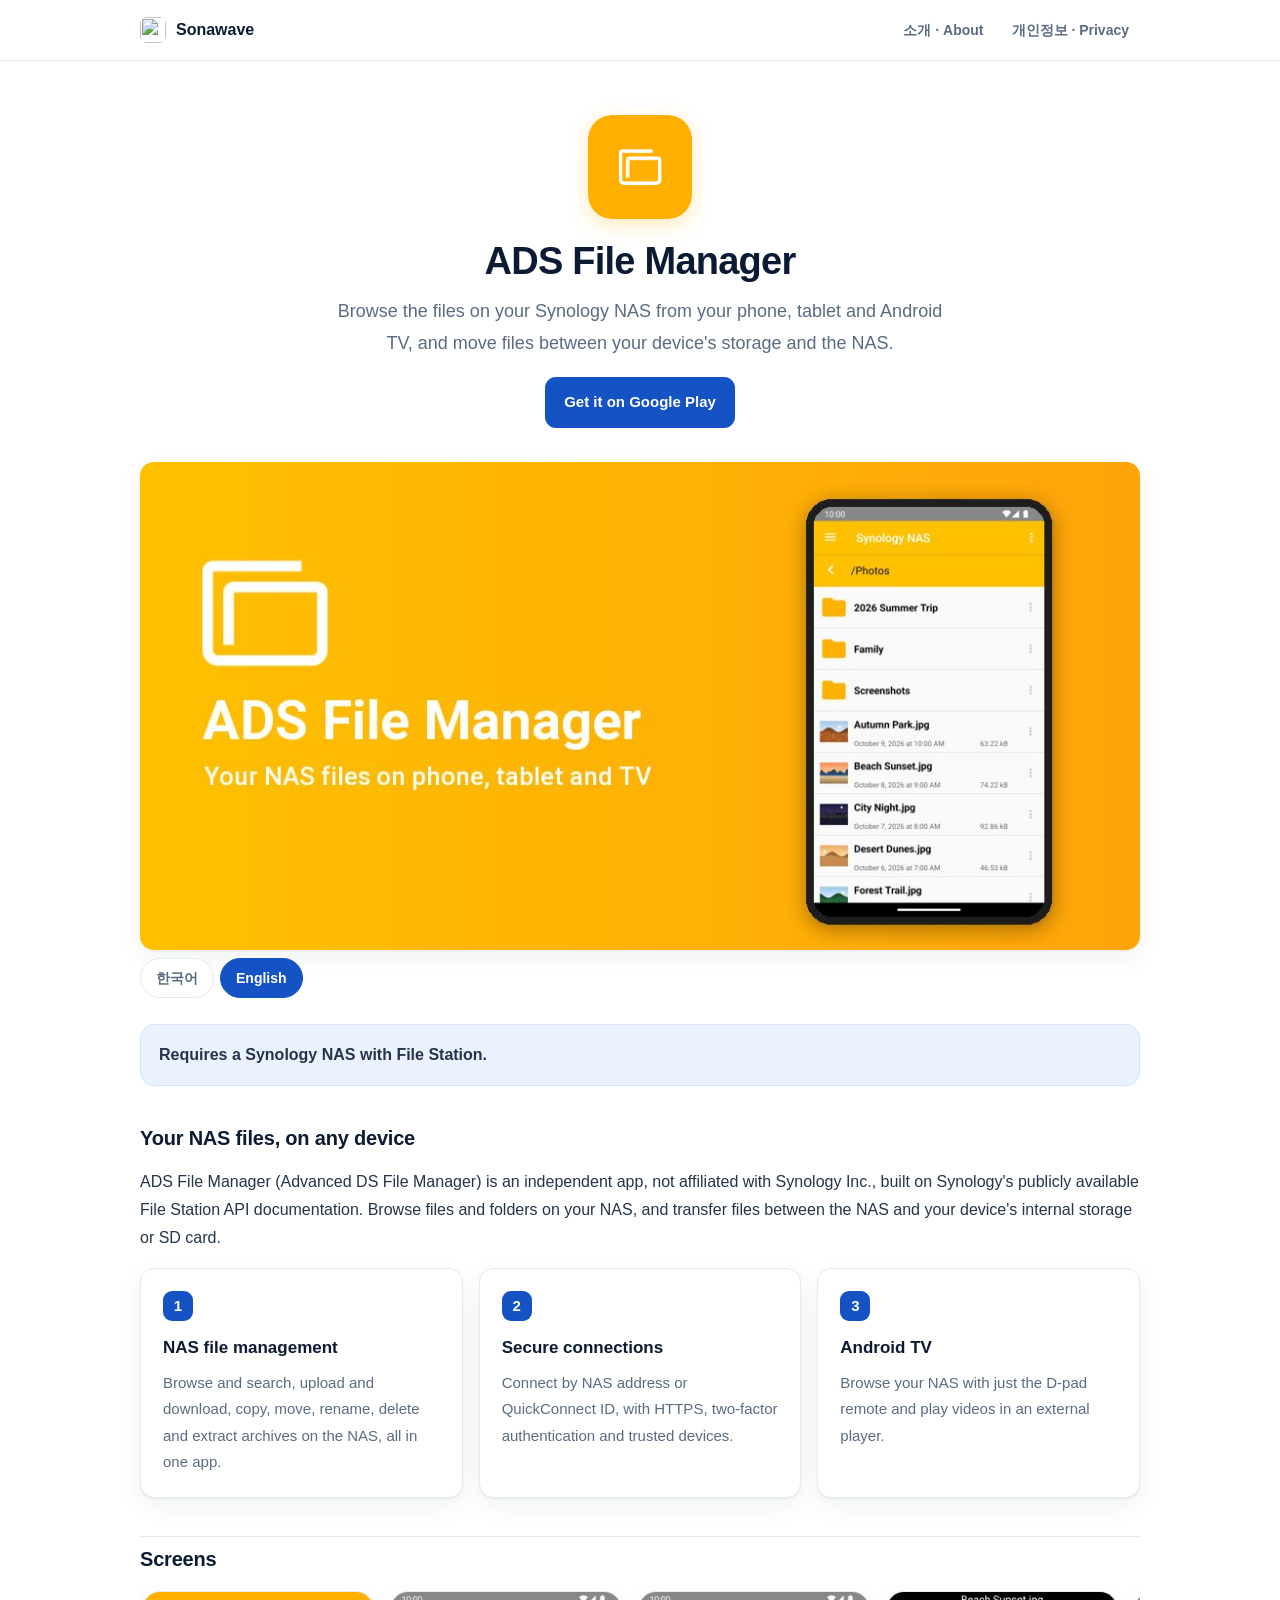
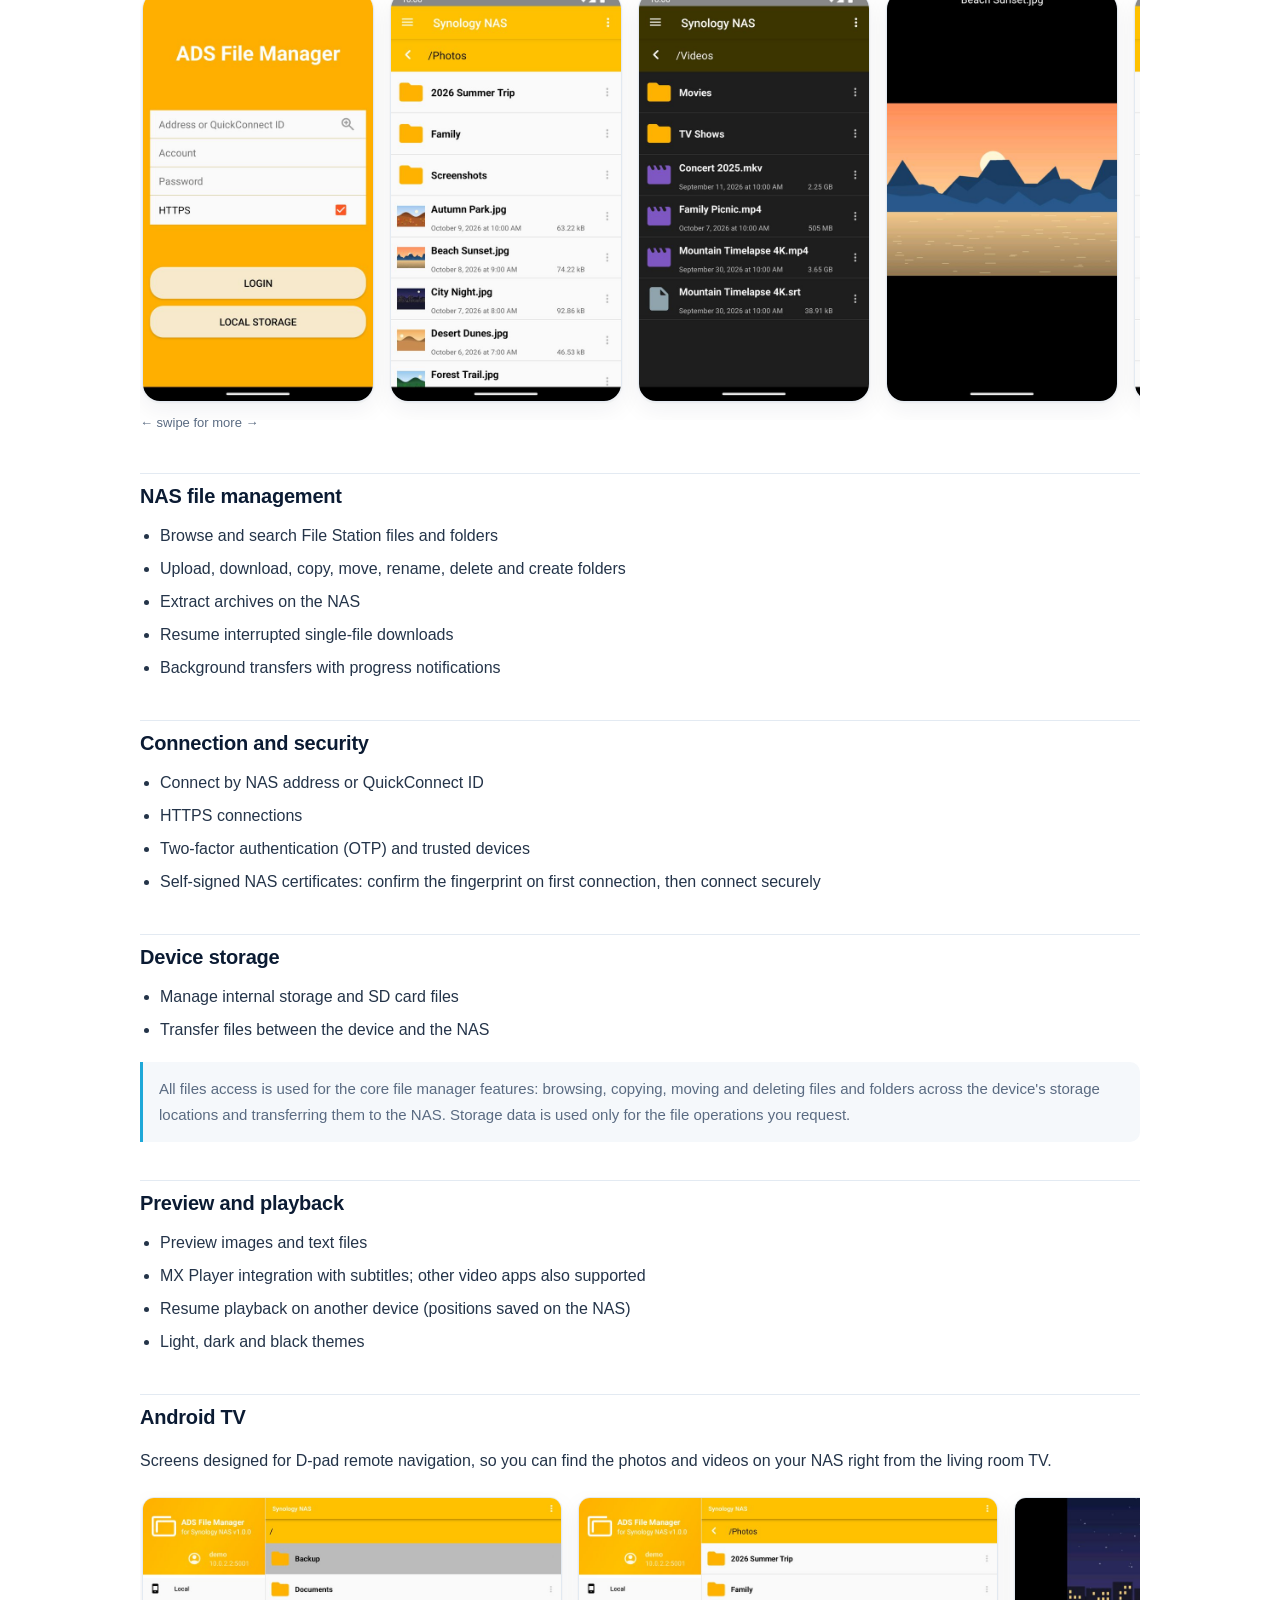
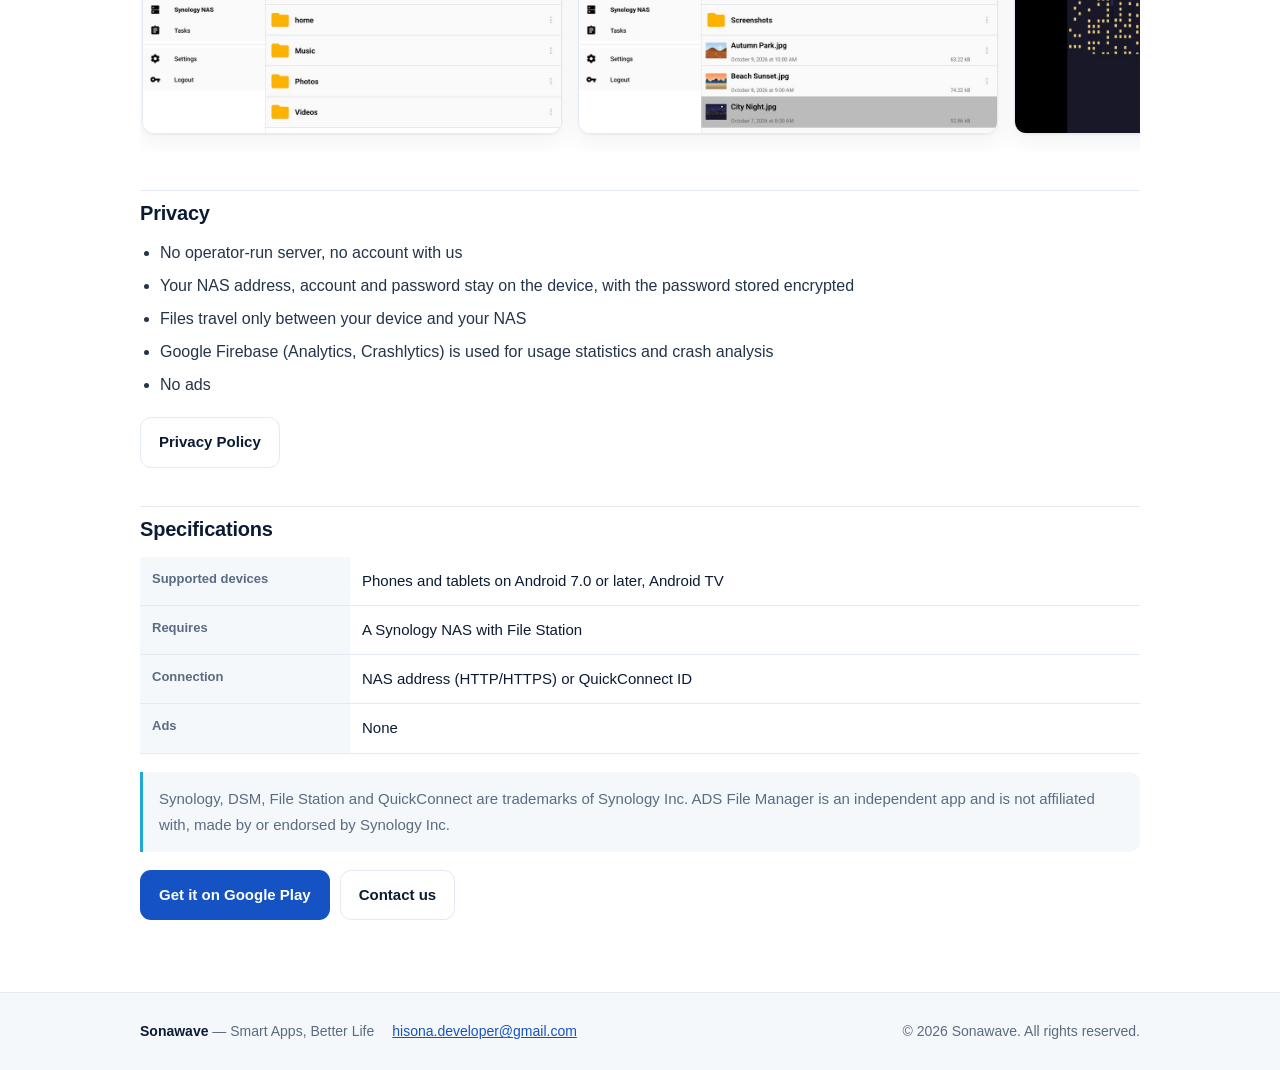
==== adsfile/index.html @ 4f20ceee "ADS File Manager 소개 페이지와 개인정보처리방침 추가 - adsfile/index.html: 기능, 휴대폰·Android TV 스크린샷, 사양, Synology 관계 " ====
<!DOCTYPE html>
<html lang="ko">
<head>
<meta charset="utf-8">
<meta name="viewport" content="width=device-width, initial-scale=1">
<title>ADS File Manager — Synology NAS 파일 관리자</title>
<meta name="description" content="Synology NAS의 파일을 스마트폰, 태블릿, Android TV에서 탐색하고 기기 저장소와 주고받는 파일 관리자입니다. Synology Inc.와 관계가 없는 독립 개발 앱입니다.">
<meta name="theme-color" content="#0f3fb0">
<link rel="icon" href="../images/sonawave_logo.png">
<link rel="stylesheet" href="style.css">
<meta property="og:type" content="website">
<meta property="og:title" content="ADS File Manager">
<meta property="og:description" content="Synology NAS 파일을 스마트폰과 Android TV에서 탐색·전송하는 파일 관리자">
<meta property="og:image" content="assets/hero.jpg">
</head>
<body class="page-wide">

<header>
  <div class="wrap nav">
    <a class="brand" href="../">
      <img src="../images/sonawave_logo.png" alt="">
      <span>Sonawave</span>
    </a>
    <nav class="nav-links">
      <a href="./">소개 · About</a>
      <a href="privacy.html">개인정보 · Privacy</a>
    </nav>
  </div>
</header>

<main>
  <div class="wrap">

    <section class="hero">
      <img class="app-icon" src="assets/icon.png" alt="ADS File Manager">
      <h1>ADS File Manager</h1>
      <p class="tagline" data-t="tagline">Synology NAS의 파일을 스마트폰, 태블릿, Android TV에서 탐색하고, 기기 저장소와 NAS 사이에서 파일을 주고받는 파일 관리자입니다.</p>
      <div class="cta" style="justify-content:center">
        <a class="btn btn-primary" data-body="ko" href="https://play.google.com/store/apps/details?id=com.sonawave.adsfile">Google Play에서 보기</a>
        <a class="btn btn-primary" data-body="en" hidden href="https://play.google.com/store/apps/details?id=com.sonawave.adsfile">Get it on Google Play</a>
      </div>
    </section>

    <img class="hero-shot" src="assets/hero.jpg" alt="">

    <div class="langbar">
      <button type="button" data-lang="ko" aria-pressed="true">한국어</button>
      <button type="button" data-lang="en" aria-pressed="false">English</button>
    </div>

    <!-- ================= 한국어 ================= -->
    <section data-body="ko">

      <div class="lead">
        <p>이 앱을 사용하려면 File Station을 사용하는 Synology NAS가 필요합니다.</p>
      </div>

      <h2>NAS의 파일을 어느 기기에서나</h2>
      <p>ADS File Manager(Advanced DS File Manager)는 Synology가 공개한 File Station API 문서를 바탕으로 만든 독립 개발 앱으로, Synology Inc.와 관계가 없습니다. NAS의 파일과 폴더를 탐색하고, 기기의 내부 저장소나 SD 카드와 NAS 사이에서 파일을 주고받을 수 있습니다.</p>

      <div class="pillars">
        <div class="pillar">
          <span class="n">1</span>
          <h3>NAS 파일 관리</h3>
          <p>탐색과 검색, 업로드·다운로드, 복사·이동·이름 바꾸기·삭제, NAS의 압축 파일 풀기까지 한 앱에서 합니다.</p>
        </div>
        <div class="pillar">
          <span class="n">2</span>
          <h3>안전한 연결</h3>
          <p>NAS 주소나 QuickConnect ID로 연결하고, HTTPS와 2단계 인증, 신뢰하는 기기 등록을 지원합니다.</p>
        </div>
        <div class="pillar">
          <span class="n">3</span>
          <h3>Android TV</h3>
          <p>리모컨 방향키만으로 NAS의 파일을 탐색하고, 동영상은 외부 플레이어로 재생합니다.</p>
        </div>
      </div>

      <h2>화면으로 보기</h2>
      <div class="shots">
        <img src="assets/phone-01.jpg" alt="NAS 주소 또는 QuickConnect ID로 로그인" loading="lazy">
        <img src="assets/phone-02.jpg" alt="사진 폴더 썸네일" loading="lazy">
        <img src="assets/phone-03.jpg" alt="다크 테마의 동영상 폴더" loading="lazy">
        <img src="assets/phone-04.jpg" alt="사진 보기" loading="lazy">
        <img src="assets/phone-05.jpg" alt="파일 작업 메뉴" loading="lazy">
        <img src="assets/phone-06.jpg" alt="전송 목록" loading="lazy">
        <img src="assets/phone-07.jpg" alt="검색 결과" loading="lazy">
        <img src="assets/phone-08.jpg" alt="텍스트 파일 보기" loading="lazy">
      </div>
      <p class="scroll-hint">← 좌우로 밀어서 더 보기 →</p>

      <h2>NAS 파일 관리</h2>
      <ul>
        <li>File Station 파일과 폴더 탐색, 검색</li>
        <li>업로드, 다운로드, 복사, 이동, 이름 바꾸기, 삭제, 폴더 만들기</li>
        <li>NAS의 압축 파일 풀기</li>
        <li>끊긴 단일 파일 다운로드를 이어서 받기</li>
        <li>백그라운드 전송과 진행 상태 알림</li>
      </ul>

      <h2>연결과 보안</h2>
      <ul>
        <li>NAS 주소 또는 QuickConnect ID로 연결</li>
        <li>HTTPS 연결</li>
        <li>2단계 인증(OTP)과 신뢰하는 기기 등록</li>
        <li>자체 서명 인증서를 쓰는 NAS도 처음 연결할 때 인증서 지문을 확인한 뒤 안전하게 연결</li>
      </ul>

      <h2>기기 저장소</h2>
      <ul>
        <li>내부 저장소와 SD 카드 파일 관리</li>
        <li>기기와 NAS 사이 파일 전송</li>
      </ul>
      <div class="note">
        <p>전체 파일 접근 권한은 기기의 여러 저장소 위치에서 파일과 폴더를 탐색하고 복사, 이동, 삭제 및 NAS로 전송하는 파일 관리자 기능에 사용합니다. 사용자가 요청한 파일 작업 외의 목적으로 저장소 데이터를 사용하지 않습니다.</p>
      </div>

      <h2>미리보기와 재생</h2>
      <ul>
        <li>이미지와 텍스트 파일 미리보기</li>
        <li>MX Player 연동(자막 함께 전달), 그 밖의 동영상 앱으로도 재생</li>
        <li>재생 위치를 NAS에 저장해 다른 기기에서 이어보기</li>
        <li>라이트, 다크, 블랙 테마</li>
      </ul>

      <h2>Android TV</h2>
      <p>리모컨 방향키 탐색에 맞춘 화면으로, 거실 TV에서도 NAS의 사진과 동영상을 바로 찾을 수 있습니다.</p>
      <div class="shots tv">
        <img src="assets/tv-02.jpg" alt="Android TV의 공유 폴더 목록" loading="lazy">
        <img src="assets/tv-03.jpg" alt="Android TV의 사진 썸네일" loading="lazy">
        <img src="assets/tv-04.jpg" alt="Android TV의 사진 보기" loading="lazy">
        <img src="assets/tv-05.jpg" alt="Android TV의 동영상 폴더" loading="lazy">
      </div>

      <h2>개인정보</h2>
      <ul>
        <li>운영자가 운영하는 서버나 회원 가입이 없습니다</li>
        <li>NAS 주소, 계정, 비밀번호는 기기 안에만 저장하며 비밀번호는 암호화합니다</li>
        <li>파일은 기기와 내 NAS 사이에서만 오갑니다</li>
        <li>사용 통계와 오류 분석을 위해 Google Firebase(Analytics, Crashlytics)를 사용합니다</li>
        <li>광고가 없습니다</li>
      </ul>
      <div class="cta">
        <a class="btn btn-ghost" href="privacy.html">개인정보처리방침</a>
      </div>

      <h2>사양</h2>
      <table class="spec">
        <tr><th>지원 기기</th><td>Android 7.0 이상 스마트폰·태블릿, Android TV</td></tr>
        <tr><th>필요한 것</th><td>File Station을 사용하는 Synology NAS</td></tr>
        <tr><th>연결 방식</th><td>NAS 주소(HTTP/HTTPS) 또는 QuickConnect ID</td></tr>
        <tr><th>광고</th><td>없음</td></tr>
      </table>

      <div class="note">
        <p>Synology, DSM, File Station, QuickConnect는 Synology Inc.의 상표입니다. ADS File Manager는 Synology Inc.와 관계가 없는 독립 개발 앱이며, Synology Inc.가 만들거나 보증하지 않았습니다.</p>
      </div>

      <div class="cta">
        <a class="btn btn-primary" href="https://play.google.com/store/apps/details?id=com.sonawave.adsfile">Google Play에서 보기</a>
        <a class="btn btn-ghost" href="mailto:hisona.developer@gmail.com?subject=ADS%20File%20Manager%20문의">문의하기</a>
      </div>
    </section>

    <!-- ================= English ================= -->
    <section data-body="en" hidden>

      <div class="lead">
        <p>Requires a Synology NAS with File Station.</p>
      </div>

      <h2>Your NAS files, on any device</h2>
      <p>ADS File Manager (Advanced DS File Manager) is an independent app, not affiliated with Synology Inc., built on Synology's publicly available File Station API documentation. Browse files and folders on your NAS, and transfer files between the NAS and your device's internal storage or SD card.</p>

      <div class="pillars">
        <div class="pillar">
          <span class="n">1</span>
          <h3>NAS file management</h3>
          <p>Browse and search, upload and download, copy, move, rename, delete and extract archives on the NAS, all in one app.</p>
        </div>
        <div class="pillar">
          <span class="n">2</span>
          <h3>Secure connections</h3>
          <p>Connect by NAS address or QuickConnect ID, with HTTPS, two-factor authentication and trusted devices.</p>
        </div>
        <div class="pillar">
          <span class="n">3</span>
          <h3>Android TV</h3>
          <p>Browse your NAS with just the D-pad remote and play videos in an external player.</p>
        </div>
      </div>

      <h2>Screens</h2>
      <div class="shots">
        <img src="assets/phone-01.jpg" alt="Sign in with a NAS address or QuickConnect ID" loading="lazy">
        <img src="assets/phone-02.jpg" alt="Photo folder thumbnails" loading="lazy">
        <img src="assets/phone-03.jpg" alt="Video folder in the dark theme" loading="lazy">
        <img src="assets/phone-04.jpg" alt="Photo viewer" loading="lazy">
        <img src="assets/phone-05.jpg" alt="File actions" loading="lazy">
        <img src="assets/phone-06.jpg" alt="Transfers" loading="lazy">
        <img src="assets/phone-07.jpg" alt="Search results" loading="lazy">
        <img src="assets/phone-08.jpg" alt="Text viewer" loading="lazy">
      </div>
      <p class="scroll-hint">← swipe for more →</p>

      <h2>NAS file management</h2>
      <ul>
        <li>Browse and search File Station files and folders</li>
        <li>Upload, download, copy, move, rename, delete and create folders</li>
        <li>Extract archives on the NAS</li>
        <li>Resume interrupted single-file downloads</li>
        <li>Background transfers with progress notifications</li>
      </ul>

      <h2>Connection and security</h2>
      <ul>
        <li>Connect by NAS address or QuickConnect ID</li>
        <li>HTTPS connections</li>
        <li>Two-factor authentication (OTP) and trusted devices</li>
        <li>Self-signed NAS certificates: confirm the fingerprint on first connection, then connect securely</li>
      </ul>

      <h2>Device storage</h2>
      <ul>
        <li>Manage internal storage and SD card files</li>
        <li>Transfer files between the device and the NAS</li>
      </ul>
      <div class="note">
        <p>All files access is used for the core file manager features: browsing, copying, moving and deleting files and folders across the device's storage locations and transferring them to the NAS. Storage data is used only for the file operations you request.</p>
      </div>

      <h2>Preview and playback</h2>
      <ul>
        <li>Preview images and text files</li>
        <li>MX Player integration with subtitles; other video apps also supported</li>
        <li>Resume playback on another device (positions saved on the NAS)</li>
        <li>Light, dark and black themes</li>
      </ul>

      <h2>Android TV</h2>
      <p>Screens designed for D-pad remote navigation, so you can find the photos and videos on your NAS right from the living room TV.</p>
      <div class="shots tv">
        <img src="assets/tv-02.jpg" alt="Shared folders on Android TV" loading="lazy">
        <img src="assets/tv-03.jpg" alt="Photo thumbnails on Android TV" loading="lazy">
        <img src="assets/tv-04.jpg" alt="Photo viewer on Android TV" loading="lazy">
        <img src="assets/tv-05.jpg" alt="Video folder on Android TV" loading="lazy">
      </div>

      <h2>Privacy</h2>
      <ul>
        <li>No operator-run server, no account with us</li>
        <li>Your NAS address, account and password stay on the device, with the password stored encrypted</li>
        <li>Files travel only between your device and your NAS</li>
        <li>Google Firebase (Analytics, Crashlytics) is used for usage statistics and crash analysis</li>
        <li>No ads</li>
      </ul>
      <div class="cta">
        <a class="btn btn-ghost" href="privacy.html">Privacy Policy</a>
      </div>

      <h2>Specifications</h2>
      <table class="spec">
        <tr><th>Supported devices</th><td>Phones and tablets on Android 7.0 or later, Android TV</td></tr>
        <tr><th>Requires</th><td>A Synology NAS with File Station</td></tr>
        <tr><th>Connection</th><td>NAS address (HTTP/HTTPS) or QuickConnect ID</td></tr>
        <tr><th>Ads</th><td>None</td></tr>
      </table>

      <div class="note">
        <p>Synology, DSM, File Station and QuickConnect are trademarks of Synology Inc. ADS File Manager is an independent app and is not affiliated with, made by or endorsed by Synology Inc.</p>
      </div>

      <div class="cta">
        <a class="btn btn-primary" href="https://play.google.com/store/apps/details?id=com.sonawave.adsfile">Get it on Google Play</a>
        <a class="btn btn-ghost" href="mailto:hisona.developer@gmail.com?subject=ADS%20File%20Manager%20Inquiry">Contact us</a>
      </div>
    </section>

  </div>
</main>

<footer>
  <div class="wrap foot">
    <span><strong style="color:var(--text)">Sonawave</strong> — Smart Apps, Better Life</span>
    <a href="mailto:hisona.developer@gmail.com">hisona.developer@gmail.com</a>
    <span class="copy">© 2026 Sonawave. All rights reserved.</span>
  </div>
</footer>

<script>
(function(){
  var T = {
    ko: {
      lang:"ko",
      tagline:"Synology NAS의 파일을 스마트폰, 태블릿, Android TV에서 탐색하고, 기기 저장소와 NAS 사이에서 파일을 주고받는 파일 관리자입니다."
    },
    en: {
      lang:"en",
      tagline:"Browse the files on your Synology NAS from your phone, tablet and Android TV, and move files between your device's storage and the NAS."
    }
  };
  var buttons = document.querySelectorAll(".langbar button");
  function apply(lang){
    document.querySelectorAll("[data-body]").forEach(function(s){
      s.hidden = (s.getAttribute("data-body") !== lang);
    });
    buttons.forEach(function(b){
      b.setAttribute("aria-pressed", String(b.getAttribute("data-lang") === lang));
    });
    document.querySelectorAll("[data-t]").forEach(function(el){
      var k = el.getAttribute("data-t");
      if (T[lang][k]) el.textContent = T[lang][k];
    });
    document.documentElement.lang = T[lang].lang;
    try { localStorage.setItem("adsfile-lang", lang); } catch (e) {}
  }
  buttons.forEach(function(b){
    b.addEventListener("click", function(){ apply(b.getAttribute("data-lang")); });
  });
  var saved = null;
  try { saved = localStorage.getItem("adsfile-lang"); } catch (e) {}
  apply(saved || ((navigator.language || "").toLowerCase().indexOf("ko") === 0 ? "ko" : "en"));
})();
</script>

</body>
</html>
---- adsfile/style.css ----
:root{
  --cyan:#1fa8d8;
  --blue:#1552c4;
  --blue-deep:#0f3fb0;
  --navy:#0b1b33;
  --bg:#ffffff;
  --bg-alt:#f5f8fb;
  --surface:#ffffff;
  --border:#e3eaf2;
  --text:#0b1b33;
  --text-dim:#5a6b82;
  --accent:var(--blue);
  --accent-soft:#eaf2ff;
  --shadow:0 1px 2px rgba(11,27,51,.05), 0 8px 24px rgba(11,27,51,.06);
  --radius:14px;
  --max:820px;
}
*{box-sizing:border-box}
body{
  margin:0;background:var(--bg);color:var(--text);
  font:16px/1.75 -apple-system,BlinkMacSystemFont,"Apple SD Gothic Neo","Segoe UI",Roboto,"Helvetica Neue",Arial,sans-serif;
  -webkit-text-size-adjust:100%;
}
.wrap{max-width:var(--max);margin:0 auto;padding:0 20px}
header{
  border-bottom:1px solid var(--border);background:rgba(255,255,255,.9);
  backdrop-filter:saturate(180%) blur(10px);position:sticky;top:0;z-index:10;
}
.nav{display:flex;align-items:center;justify-content:space-between;gap:16px;height:60px}
.brand{display:flex;align-items:center;gap:10px;text-decoration:none;color:var(--text);font-weight:700}
.brand img{width:26px;height:26px;border-radius:7px;display:block}
.nav-links{display:flex;gap:6px;align-items:center}
.nav-links a{
  color:var(--text-dim);text-decoration:none;font-size:14px;font-weight:600;
  padding:7px 11px;border-radius:9px;
}
.nav-links a:hover{color:var(--accent);background:var(--accent-soft)}
main{padding:44px 0 72px}
.eyebrow{
  font-size:12px;font-weight:700;letter-spacing:.09em;text-transform:uppercase;
  color:var(--accent);margin-bottom:8px;
}
h1{font-size:30px;line-height:1.3;margin:0 0 8px;letter-spacing:-.02em}
h2{font-size:20px;line-height:1.4;margin:38px 0 12px;letter-spacing:-.01em;padding-top:8px;border-top:1px solid var(--border)}
h2:first-of-type{border-top:0;padding-top:0}
h3{font-size:16px;margin:24px 0 8px}
p,li{color:#243449}
ul{padding-left:20px;margin:12px 0}
li{margin:5px 0}
a{color:var(--accent)}
.meta{color:var(--text-dim);font-size:14px;margin:0 0 4px}
.lead{
  background:var(--accent-soft);border:1px solid #d6e5ff;border-radius:var(--radius);
  padding:16px 18px;margin:22px 0 8px;
}
.lead p{margin:0;font-weight:600}
table{width:100%;border-collapse:collapse;margin:14px 0;font-size:15px}
th,td{text-align:left;padding:10px 12px;border-bottom:1px solid var(--border);vertical-align:top}
th{background:var(--bg-alt);font-size:13px;color:var(--text-dim);font-weight:700;white-space:nowrap}
.card{
  background:var(--surface);border:1px solid var(--border);border-radius:var(--radius);
  box-shadow:var(--shadow);padding:20px 22px;margin:16px 0;
}
.btn{
  display:inline-block;text-decoration:none;font-weight:700;font-size:15px;
  padding:11px 18px;border-radius:11px;border:1px solid transparent;
}
.btn-primary{background:var(--blue);color:#fff}
.btn-primary:hover{background:var(--blue-deep)}
.btn-ghost{background:#fff;border-color:var(--border);color:var(--text)}
.btn-ghost:hover{border-color:var(--accent);color:var(--accent)}
.cta{display:flex;gap:10px;flex-wrap:wrap;margin:18px 0 0}
.langbar{display:flex;gap:6px;margin:0 0 26px}
.langbar button{
  font:inherit;font-size:14px;font-weight:700;cursor:pointer;
  padding:7px 15px;border-radius:999px;border:1px solid var(--border);
  background:#fff;color:var(--text-dim);
}
.langbar button[aria-pressed="true"]{background:var(--blue);border-color:var(--blue);color:#fff}
footer{border-top:1px solid var(--border);background:var(--bg-alt);padding:26px 0}
.foot{display:flex;flex-wrap:wrap;gap:8px 18px;align-items:center;font-size:14px;color:var(--text-dim)}
.foot .copy{margin-left:auto}
@media (max-width:620px){
  h1{font-size:25px}
  .foot .copy{margin-left:0;width:100%}
  th,td{padding:9px 10px}
}

/* ---------- 소개 페이지 (index.html) ---------- */
.page-wide{--max:1040px}
.hero{text-align:center;padding:10px 0 4px}
.hero .app-icon{width:104px;height:104px;border-radius:24px;box-shadow:var(--shadow);display:block;margin:0 auto 18px}
.hero h1{font-size:38px;margin:0 0 10px}
.hero .tagline{font-size:18px;color:var(--text-dim);margin:0 auto;max-width:620px}
/* Apple 공식 배지 — 원본 비율 유지, 최소 높이 40px, 여백은 배지 높이의 1/4 이상 */
.store-badge{display:inline-block;line-height:0;padding:12px}
.store-badge[hidden]{display:none}
.store-badge img{height:48px;width:auto;display:block}
.hero .store-badge{margin-top:6px}
.cta .store-badge{align-self:center;padding:0 4px 0 0}
.cta .store-badge img{height:44px}
.hero-shot{
  width:100%;border-radius:var(--radius);margin:30px 0 8px;
  box-shadow:var(--shadow);display:block;
}
.pillars{display:grid;grid-template-columns:repeat(auto-fit,minmax(240px,1fr));gap:16px;margin:16px 0 8px}
.pillar{
  background:var(--surface);border:1px solid var(--border);border-radius:var(--radius);
  box-shadow:var(--shadow);padding:22px;
}
.pillar .n{
  display:inline-flex;width:30px;height:30px;border-radius:9px;background:var(--blue);color:#fff;
  align-items:center;justify-content:center;font-weight:800;font-size:15px;margin-bottom:12px;
}
.pillar h3{margin:0 0 7px;font-size:17px}
.pillar p{margin:0;color:var(--text-dim);font-size:15px}
.shots{
  display:flex;gap:16px;overflow-x:auto;padding:6px 2px 18px;
  scroll-snap-type:x mandatory;-webkit-overflow-scrolling:touch;
}
.shots img{
  width:232px;flex:0 0 auto;border-radius:18px;border:1px solid var(--border);
  box-shadow:var(--shadow);scroll-snap-align:center;
}
.shots.watch img{width:152px;border-radius:26px}
.scroll-hint{font-size:13px;color:var(--text-dim);margin:-8px 0 0}
.spec{width:100%;border-collapse:collapse;margin:14px 0;font-size:15px}
.spec th,.spec td{text-align:left;padding:11px 12px;border-bottom:1px solid var(--border)}
.spec th{width:210px;background:var(--bg-alt);font-size:13px;color:var(--text-dim);font-weight:700}
.flow{
  background:var(--bg-alt);border:1px solid var(--border);border-radius:var(--radius);
  padding:16px 18px;font:13px/1.9 ui-monospace,SFMono-Regular,Menlo,monospace;
  white-space:pre;overflow-x:auto;color:var(--text-dim);margin:14px 0;
}
.note{
  border-left:3px solid var(--cyan);background:var(--bg-alt);
  padding:14px 16px;border-radius:0 10px 10px 0;margin:18px 0;font-size:15px;
}
.note p{margin:0;color:var(--text-dim)}
@media (max-width:620px){
  .hero h1{font-size:30px}
  .hero .tagline{font-size:16px}
  .nav-links a{padding:6px 8px;font-size:13px}
  .spec th{width:auto}
  .spec th,.spec td{display:block;border-bottom:0;padding:6px 10px}
  .spec tr{display:block;border-bottom:1px solid var(--border);padding:6px 0}
}

/* ---------- ADS File Manager ---------- */
[hidden]{display:none!important}
.nav-links a{white-space:nowrap}
.hero .app-icon{box-shadow:0 6px 20px rgba(255,175,0,.28)}
.shots.tv img{width:420px;border-radius:12px}
.table-wrap{overflow-x:auto;margin:14px 0}
.table-wrap table{margin:0;min-width:640px}
code{font:14px ui-monospace,SFMono-Regular,Menlo,monospace;background:var(--bg-alt);padding:1px 5px;border-radius:5px}
@media (max-width:620px){
  .shots img{width:200px}
  .shots.tv img{width:300px}
}
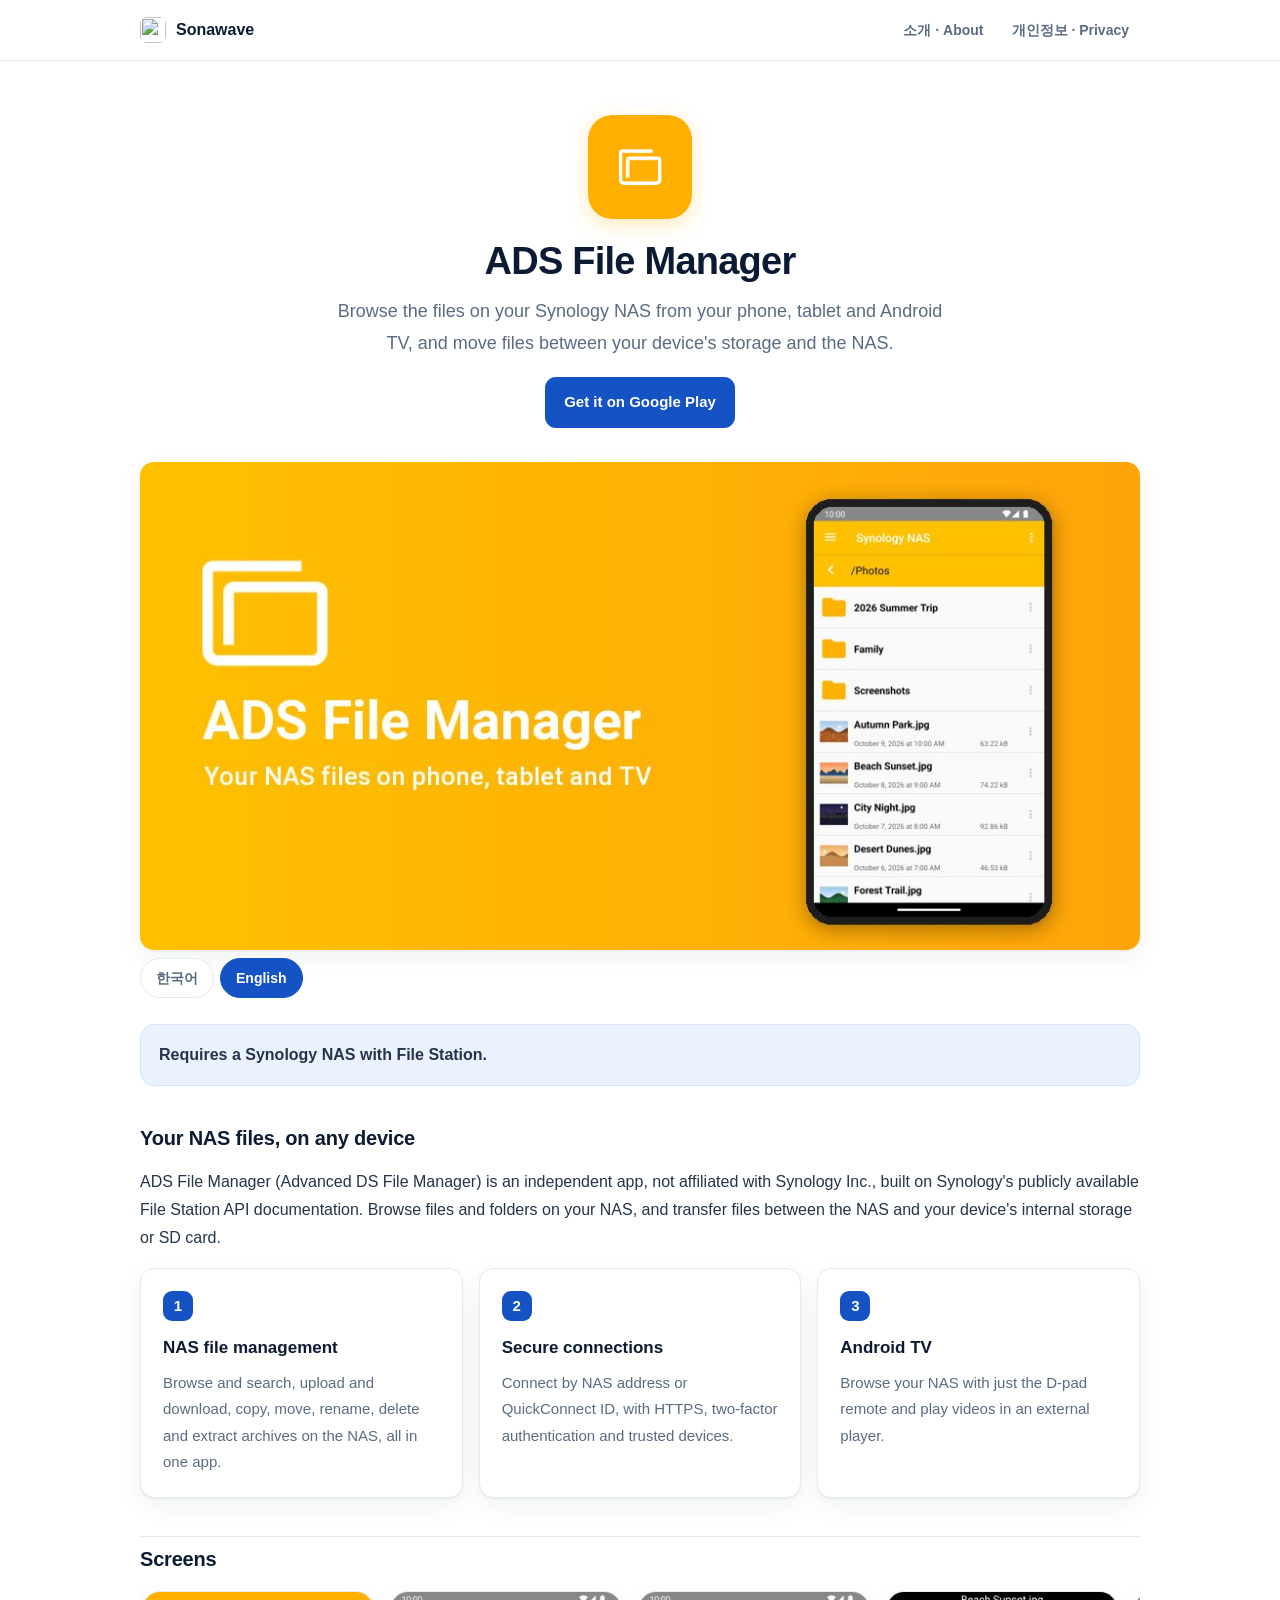
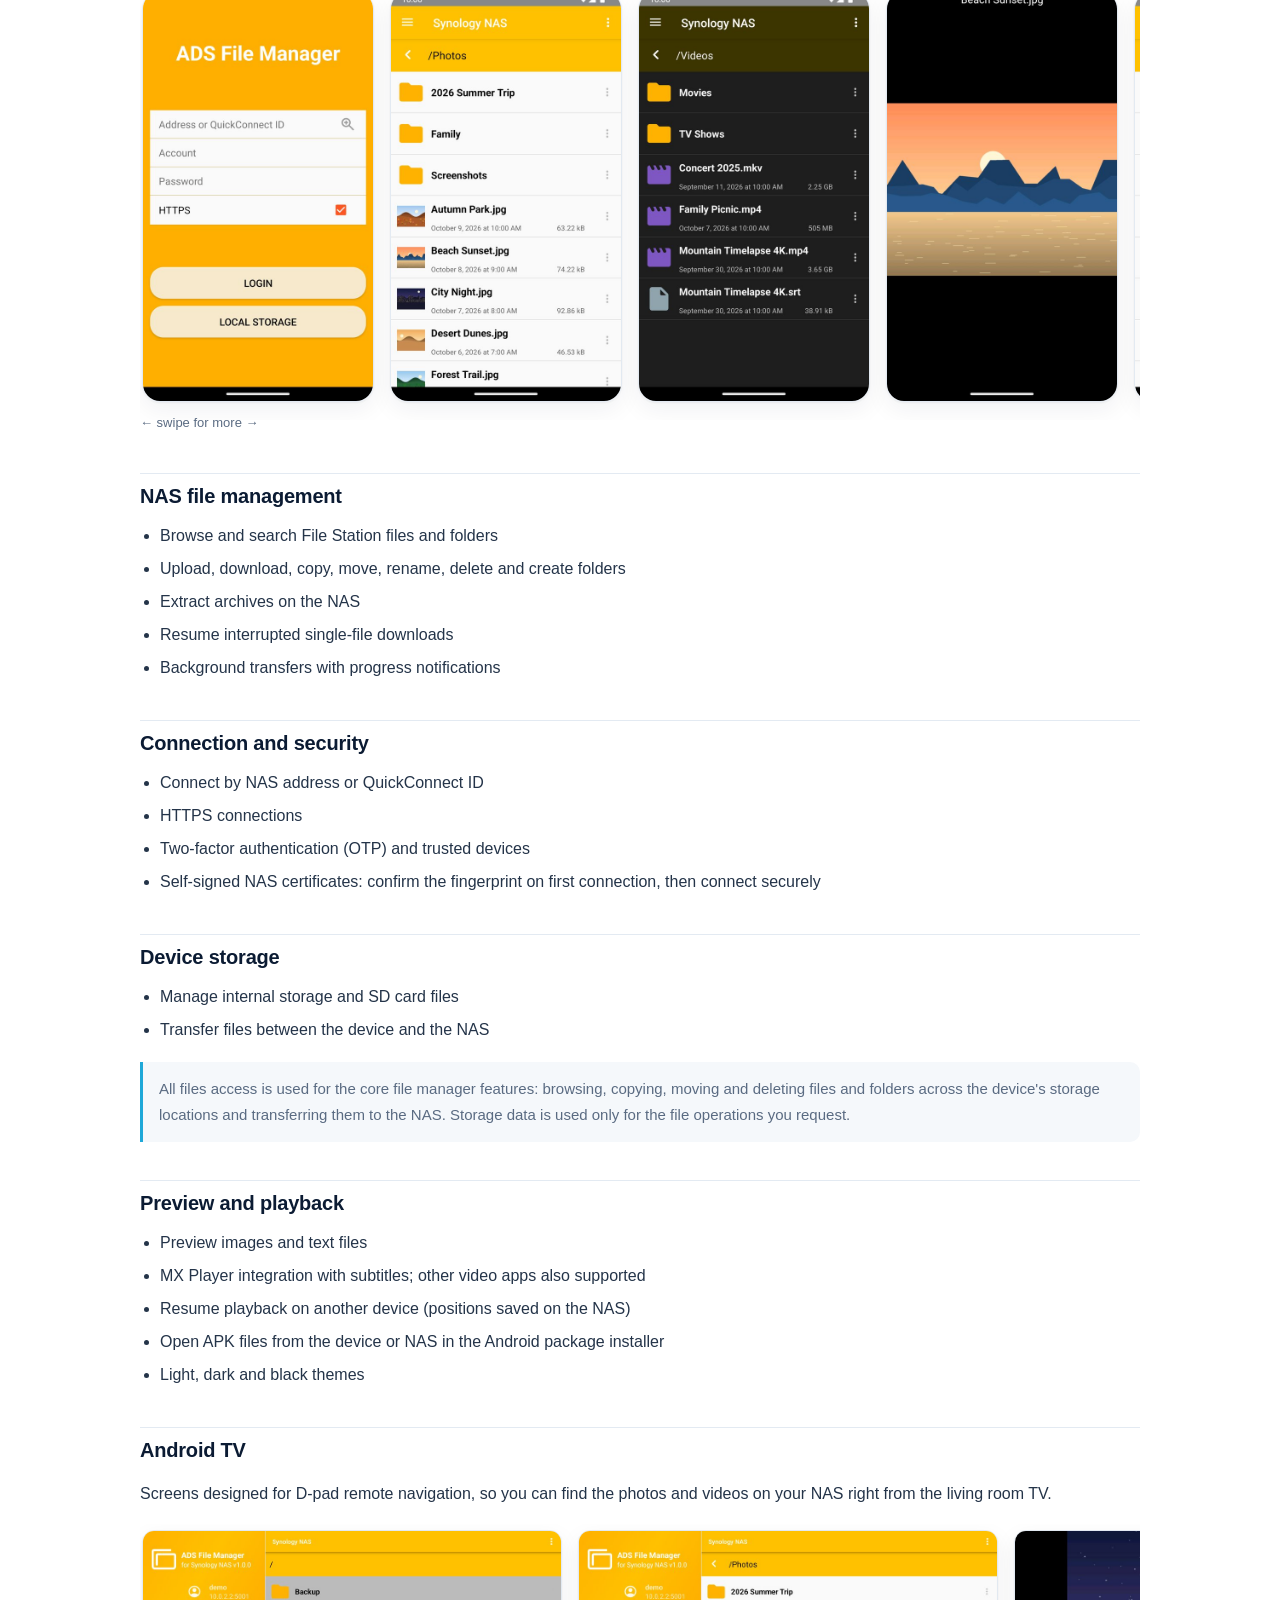
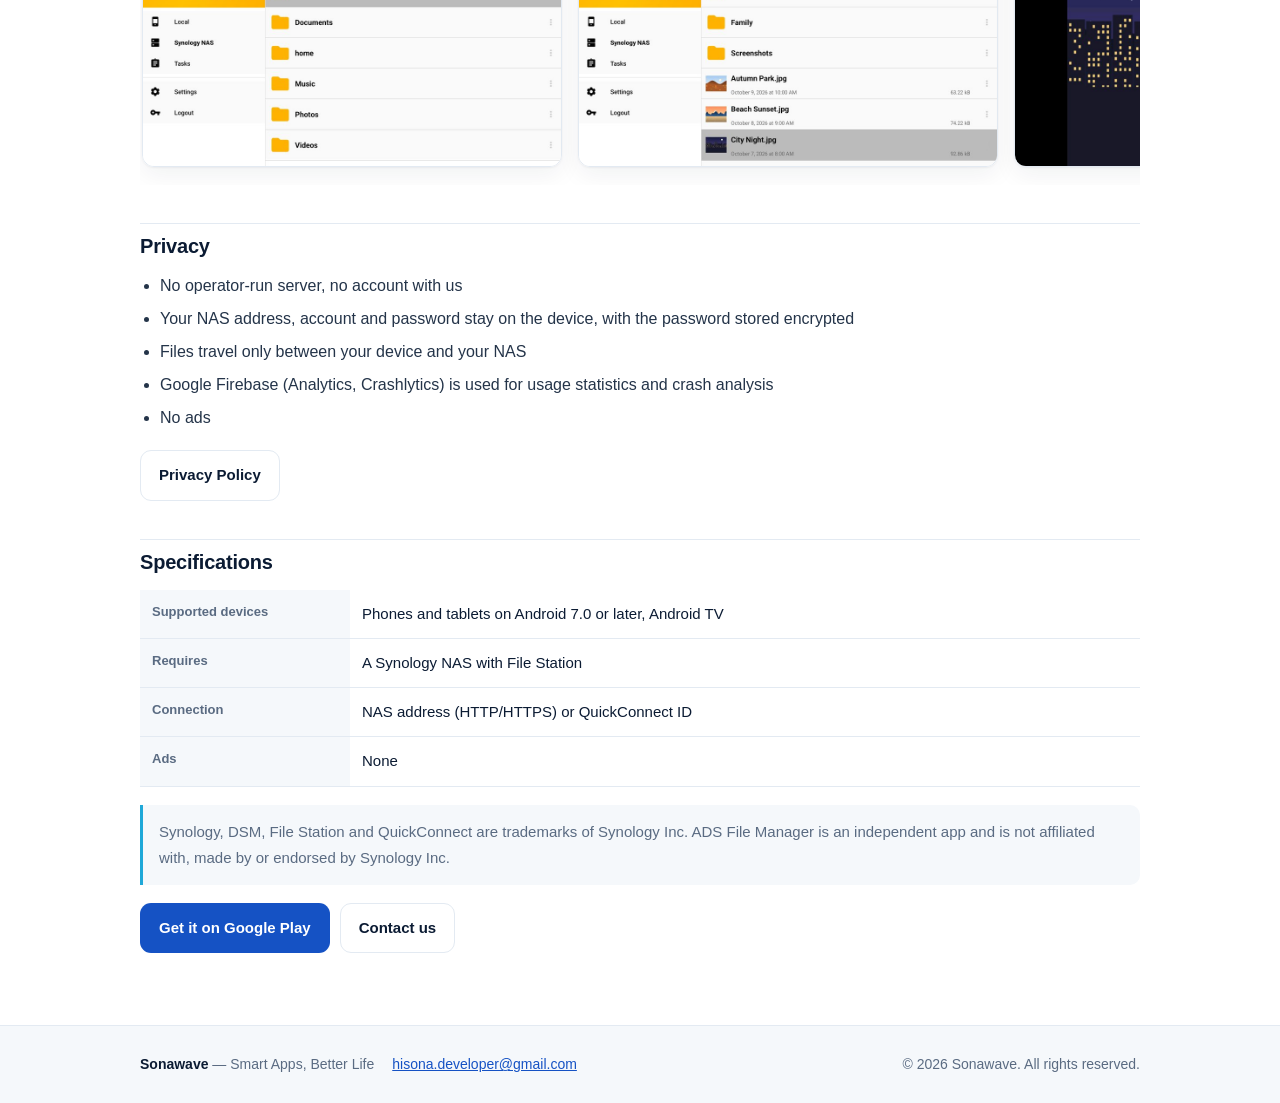
==== commit d8c0820d: "ADS File Manager 소개 페이지에 APK 파일 설치 항목 추가 Co-Authored-By: Claude Opus 5.5 <noreply@anthropic.com>" ====
--- a/adsfile/index.html
+++ b/adsfile/index.html
@@ -120,6 +120,7 @@
         <li>이미지와 텍스트 파일 미리보기</li>
         <li>MX Player 연동(자막 함께 전달), 그 밖의 동영상 앱으로도 재생</li>
         <li>재생 위치를 NAS에 저장해 다른 기기에서 이어보기</li>
+        <li>기기나 NAS의 APK 파일을 열어 Android 설치 화면으로 넘기기</li>
         <li>라이트, 다크, 블랙 테마</li>
       </ul>
 
@@ -234,6 +235,7 @@
         <li>Preview images and text files</li>
         <li>MX Player integration with subtitles; other video apps also supported</li>
         <li>Resume playback on another device (positions saved on the NAS)</li>
+        <li>Open APK files from the device or NAS in the Android package installer</li>
         <li>Light, dark and black themes</li>
       </ul>
 
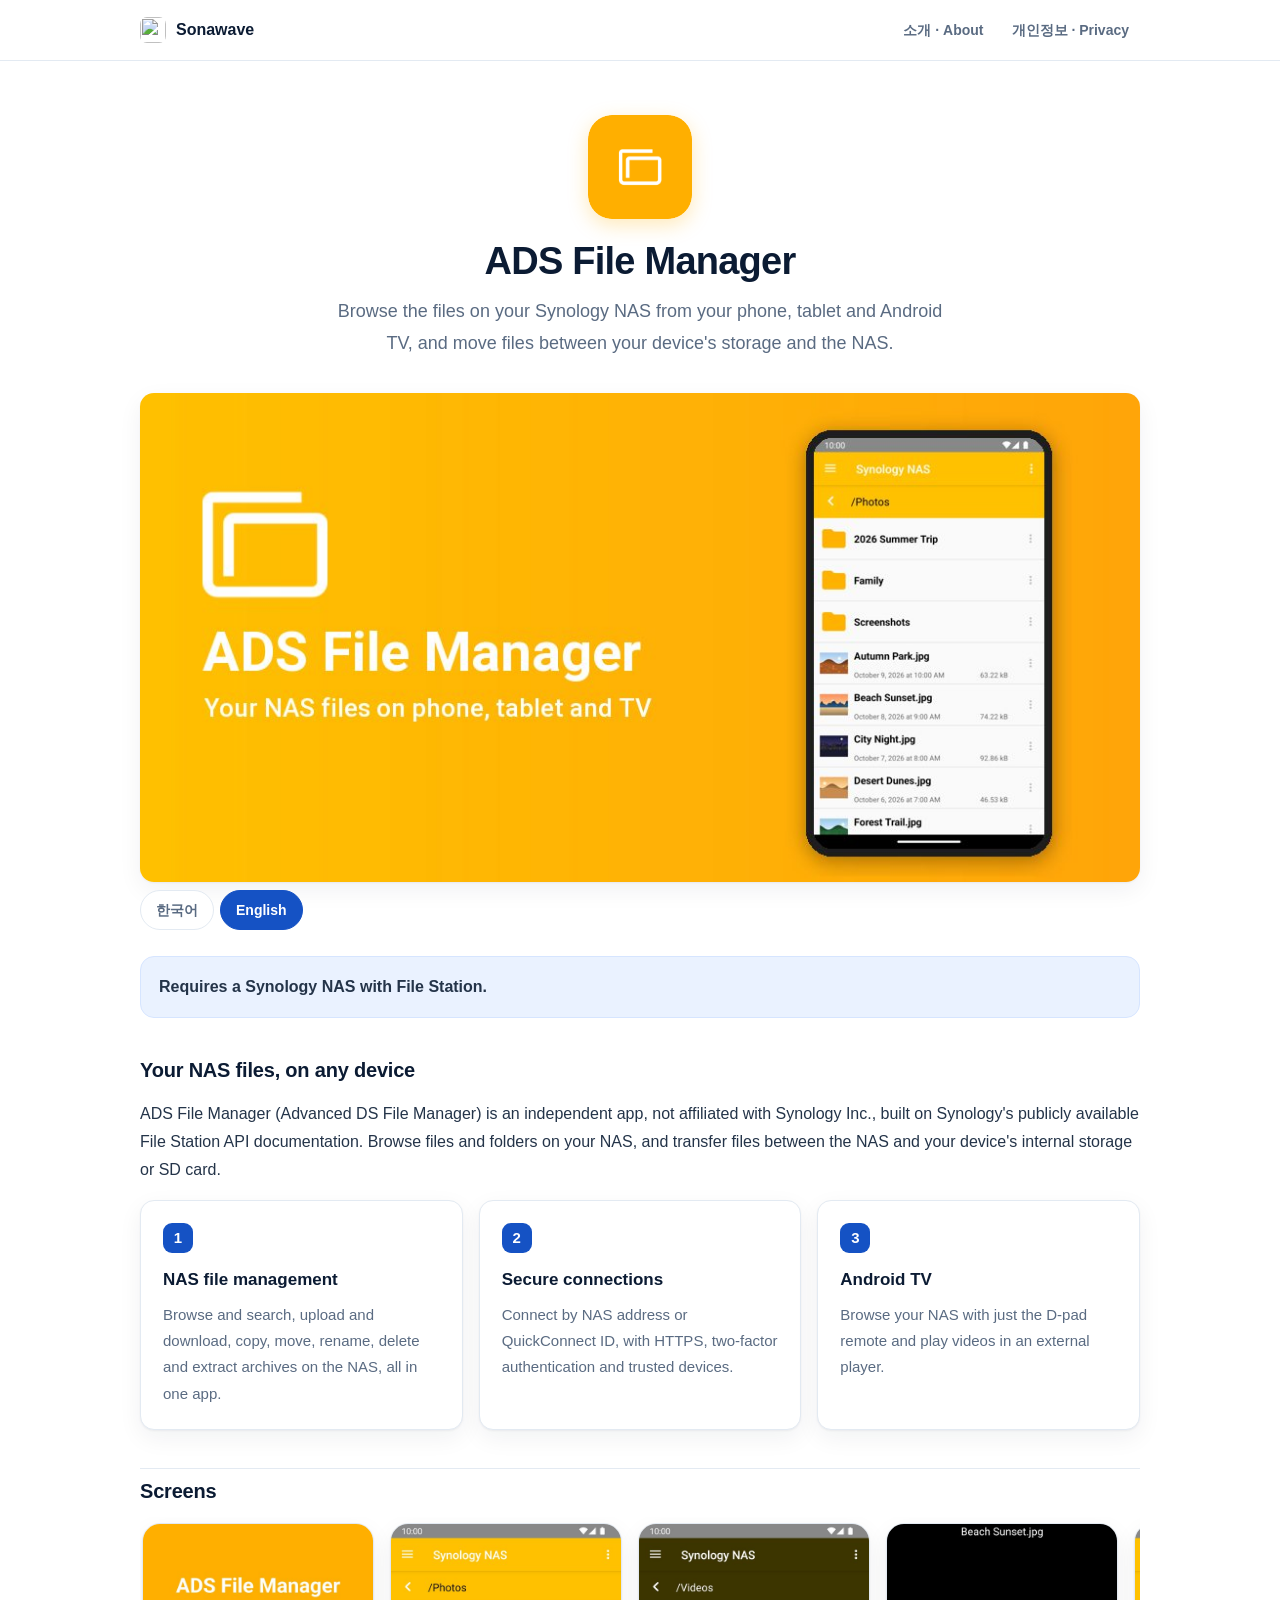
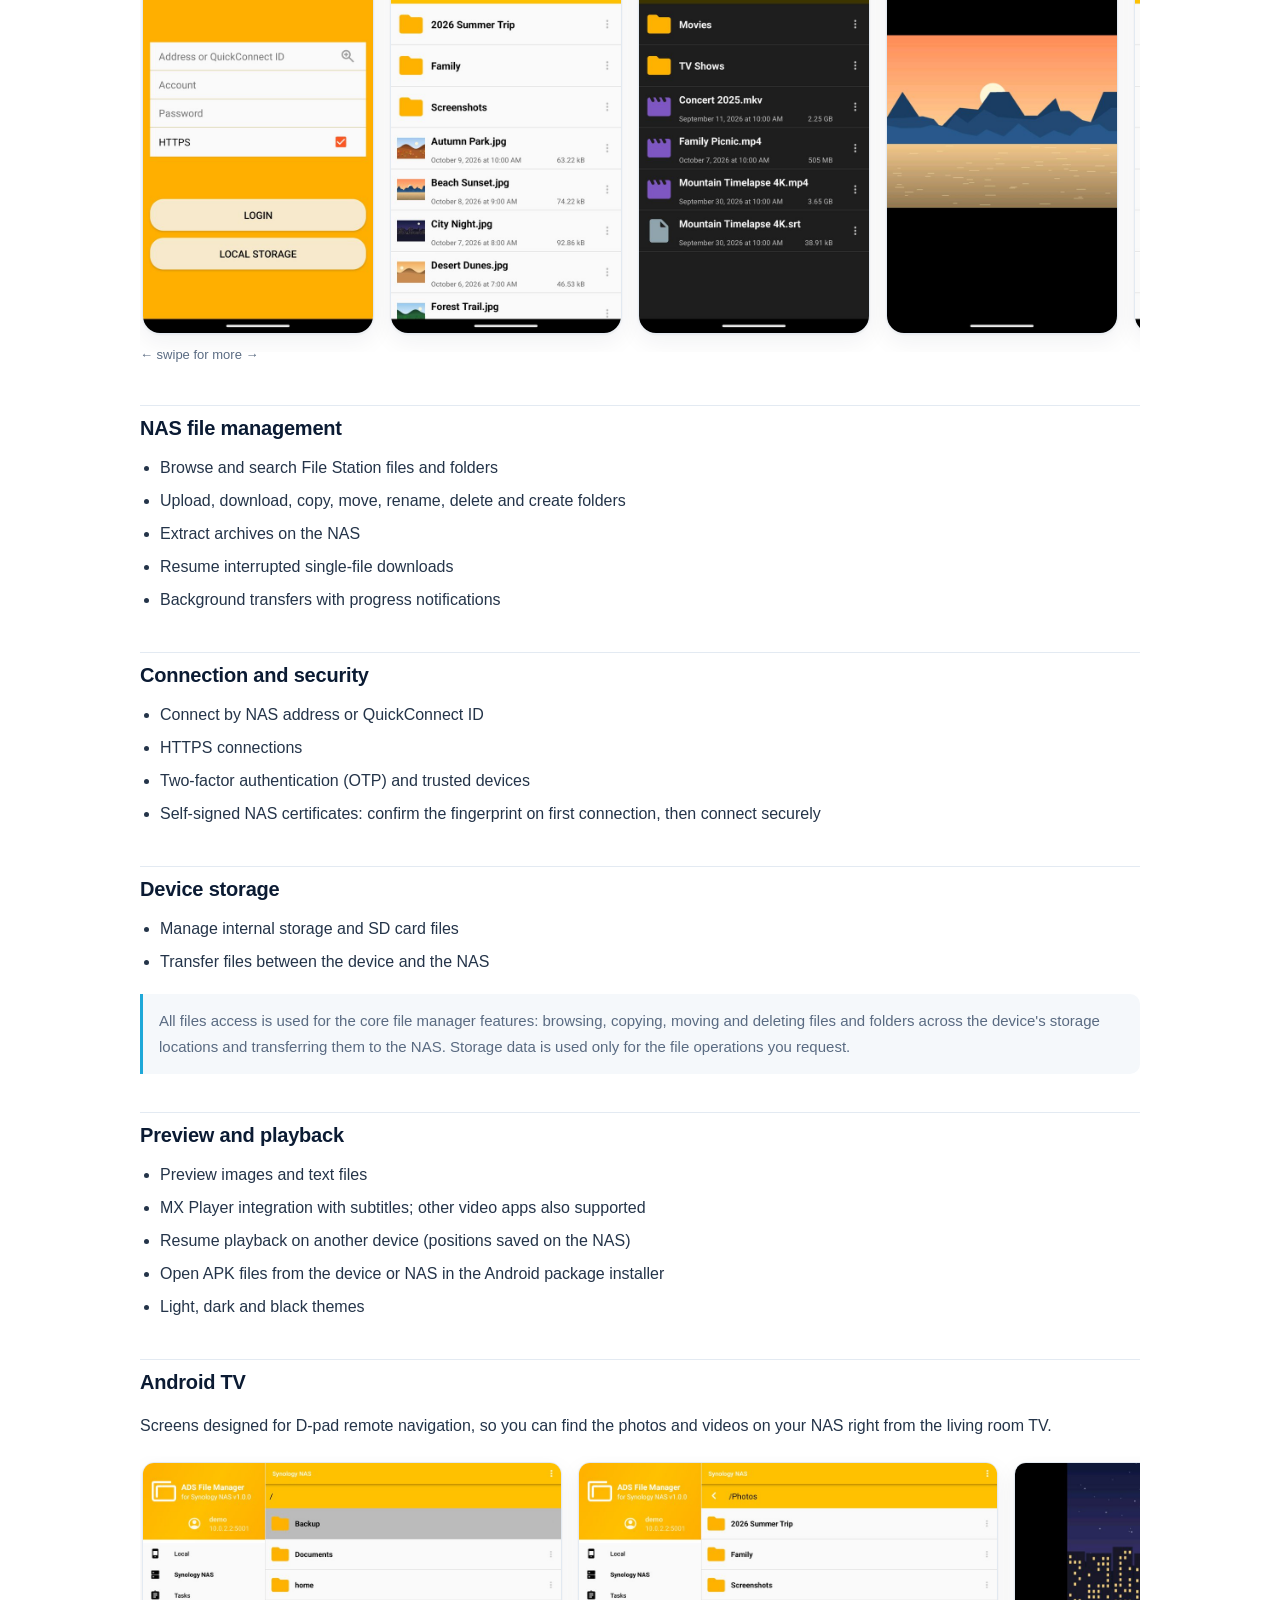
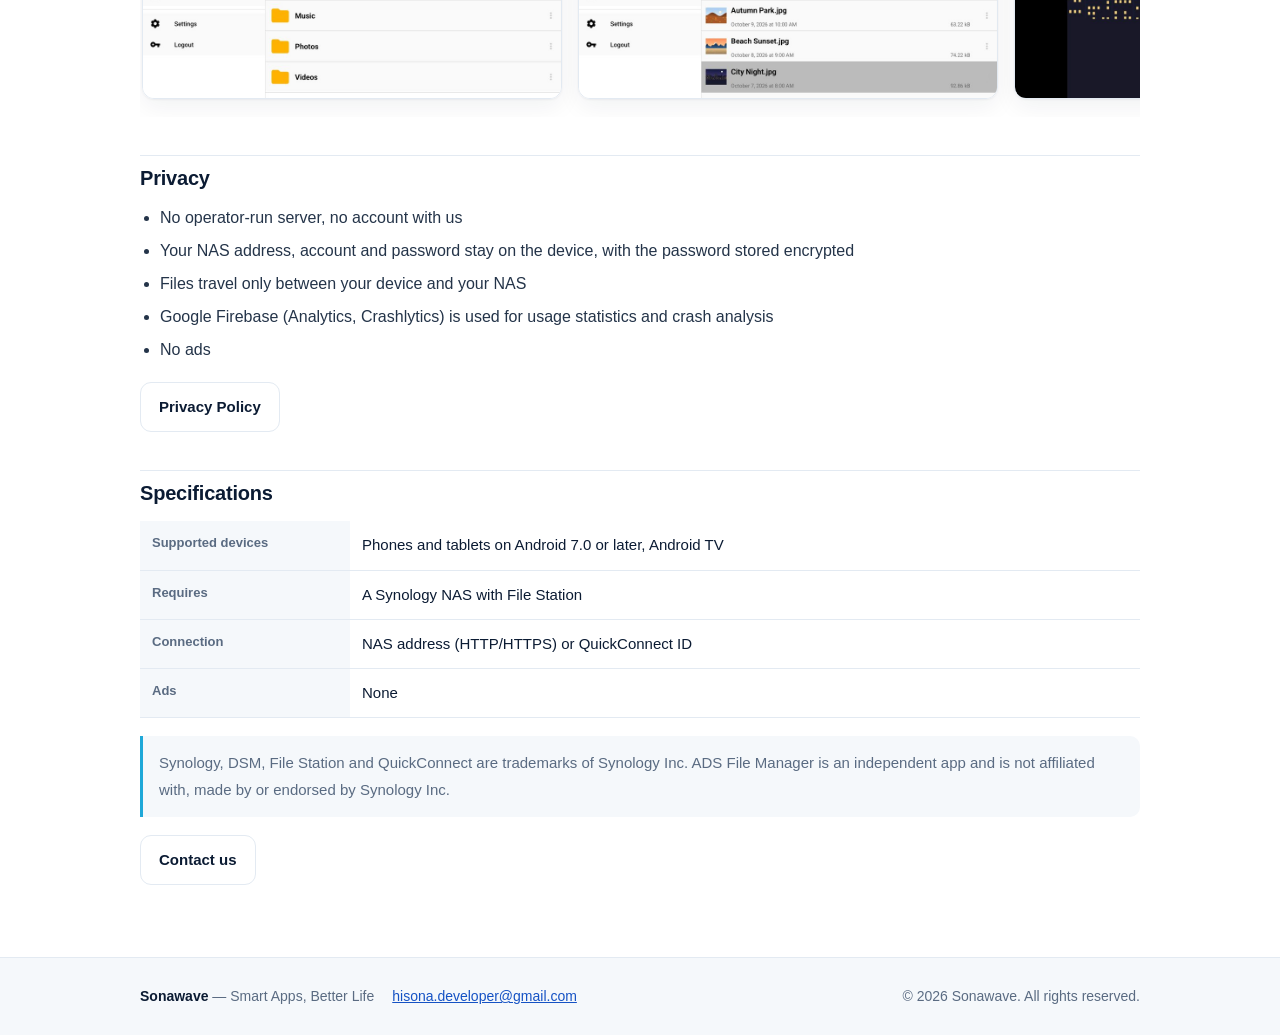
==== commit 83e4783f: "ADS File Manager 의 Google Play 버튼 제거 앱이 아직 Play 에 출시되지 않았다. 버튼이 가리키던 com.sonawave.adsfile 은 Play 에서 " ====
--- a/adsfile/index.html
+++ b/adsfile/index.html
@@ -35,10 +35,6 @@
       <img class="app-icon" src="assets/icon.png" alt="ADS File Manager">
       <h1>ADS File Manager</h1>
       <p class="tagline" data-t="tagline">Synology NAS의 파일을 스마트폰, 태블릿, Android TV에서 탐색하고, 기기 저장소와 NAS 사이에서 파일을 주고받는 파일 관리자입니다.</p>
-      <div class="cta" style="justify-content:center">
-        <a class="btn btn-primary" data-body="ko" href="https://play.google.com/store/apps/details?id=com.sonawave.adsfile">Google Play에서 보기</a>
-        <a class="btn btn-primary" data-body="en" hidden href="https://play.google.com/store/apps/details?id=com.sonawave.adsfile">Get it on Google Play</a>
-      </div>
     </section>
 
     <img class="hero-shot" src="assets/hero.jpg" alt="">
@@ -158,7 +154,6 @@
       </div>
 
       <div class="cta">
-        <a class="btn btn-primary" href="https://play.google.com/store/apps/details?id=com.sonawave.adsfile">Google Play에서 보기</a>
         <a class="btn btn-ghost" href="mailto:hisona.developer@gmail.com?subject=ADS%20File%20Manager%20문의">문의하기</a>
       </div>
     </section>
@@ -273,7 +268,6 @@
       </div>
 
       <div class="cta">
-        <a class="btn btn-primary" href="https://play.google.com/store/apps/details?id=com.sonawave.adsfile">Get it on Google Play</a>
         <a class="btn btn-ghost" href="mailto:hisona.developer@gmail.com?subject=ADS%20File%20Manager%20Inquiry">Contact us</a>
       </div>
     </section>
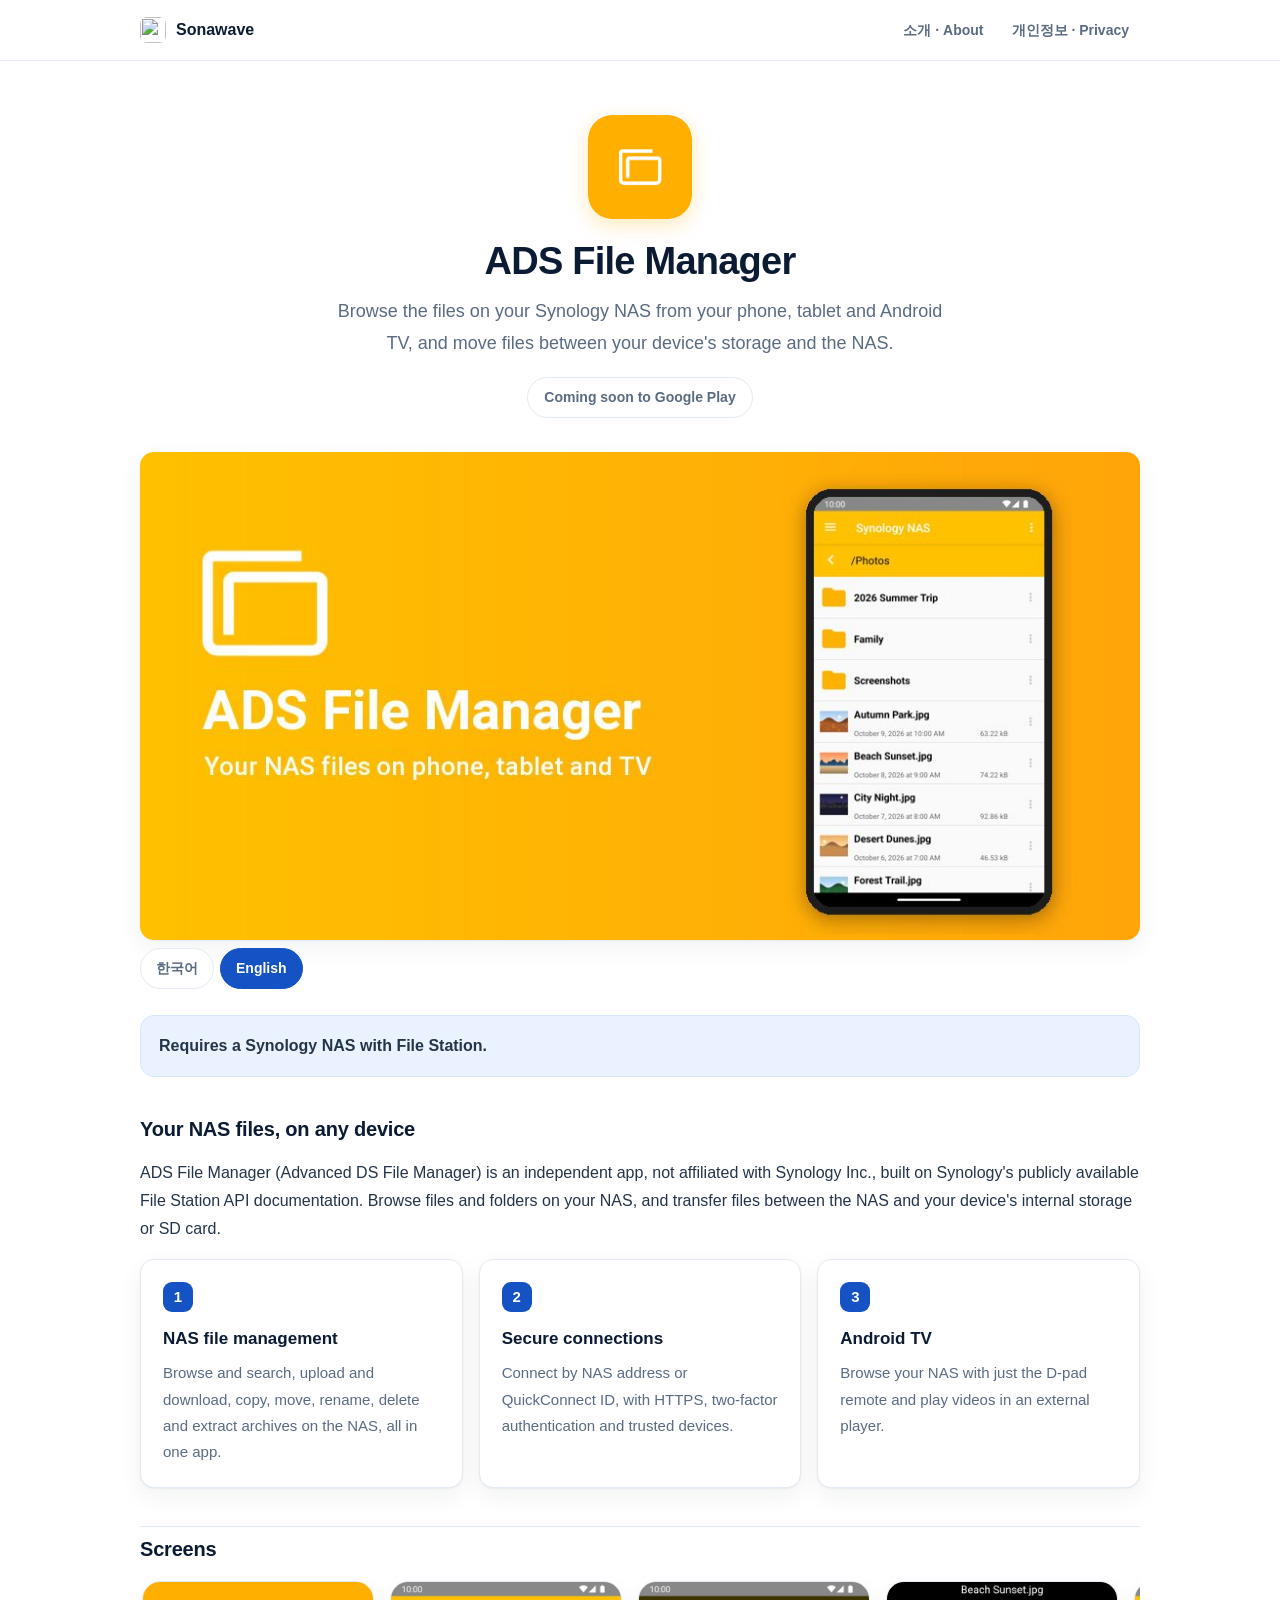
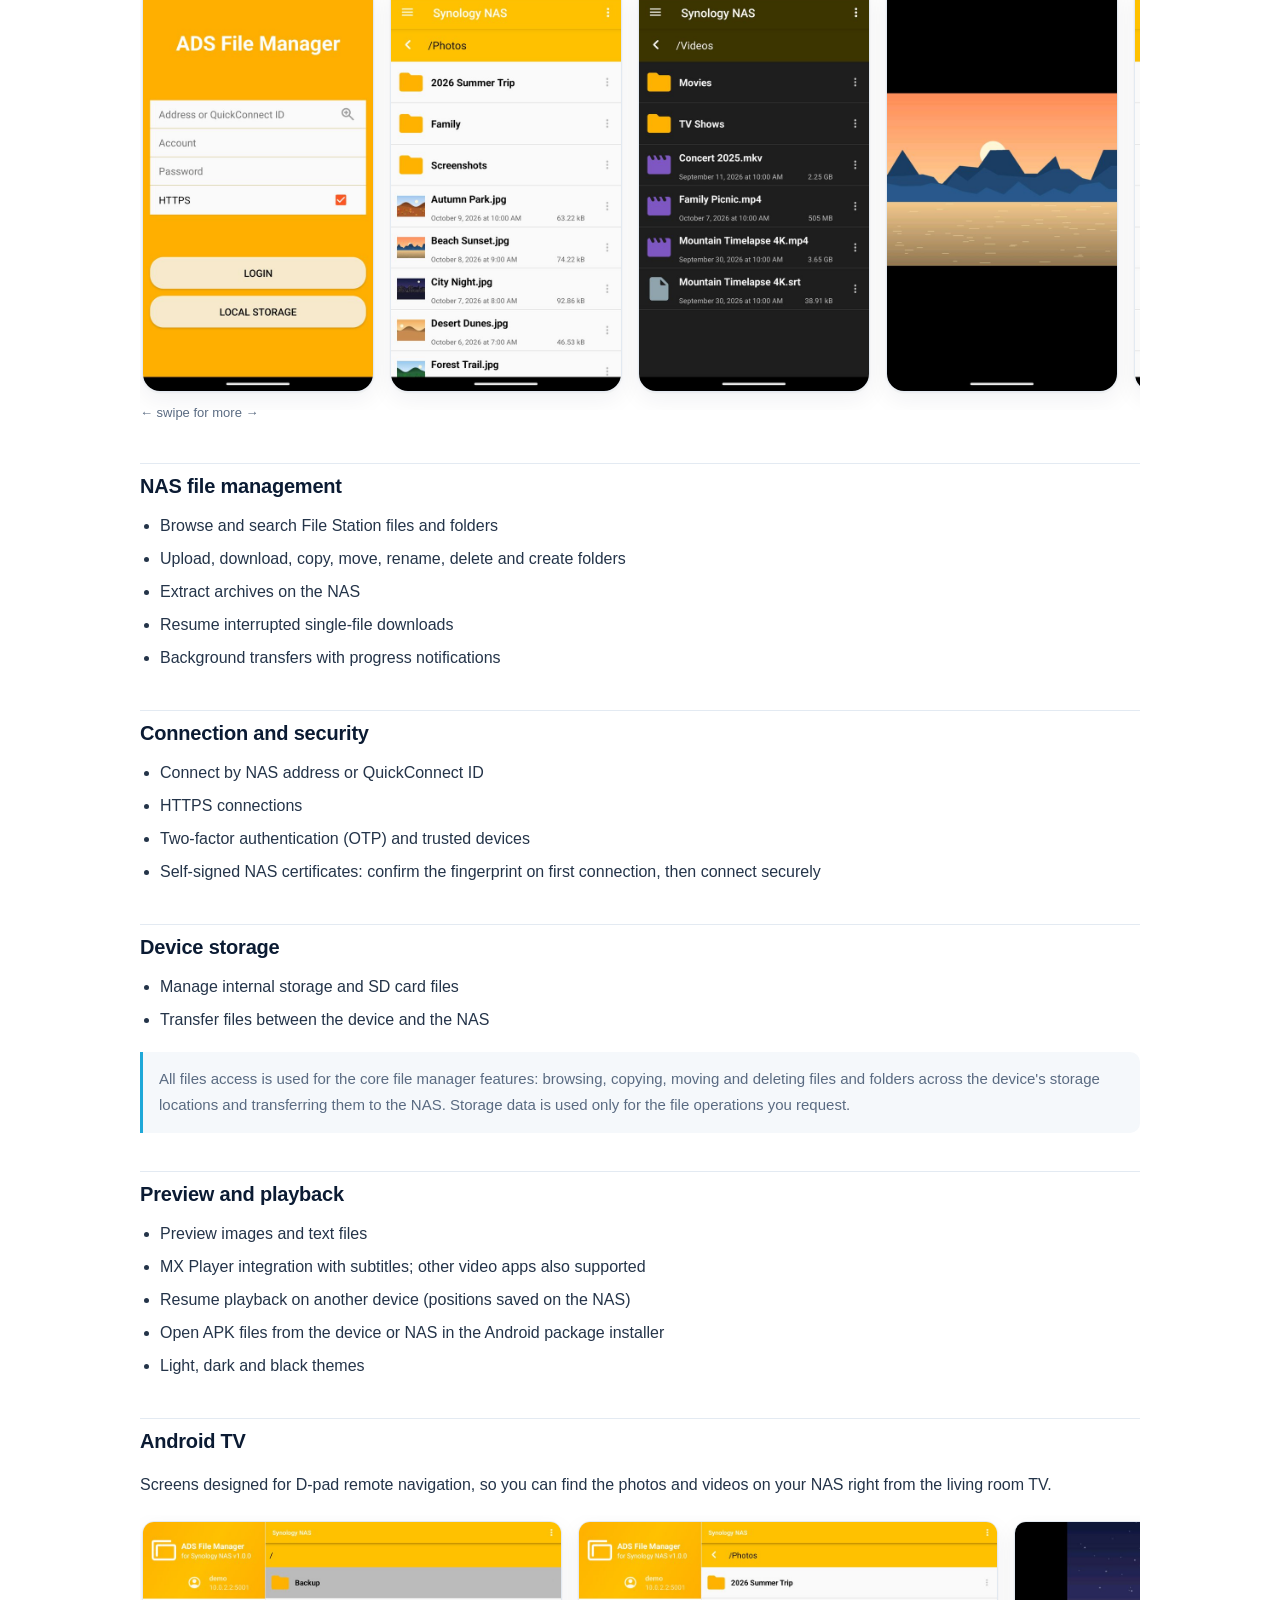
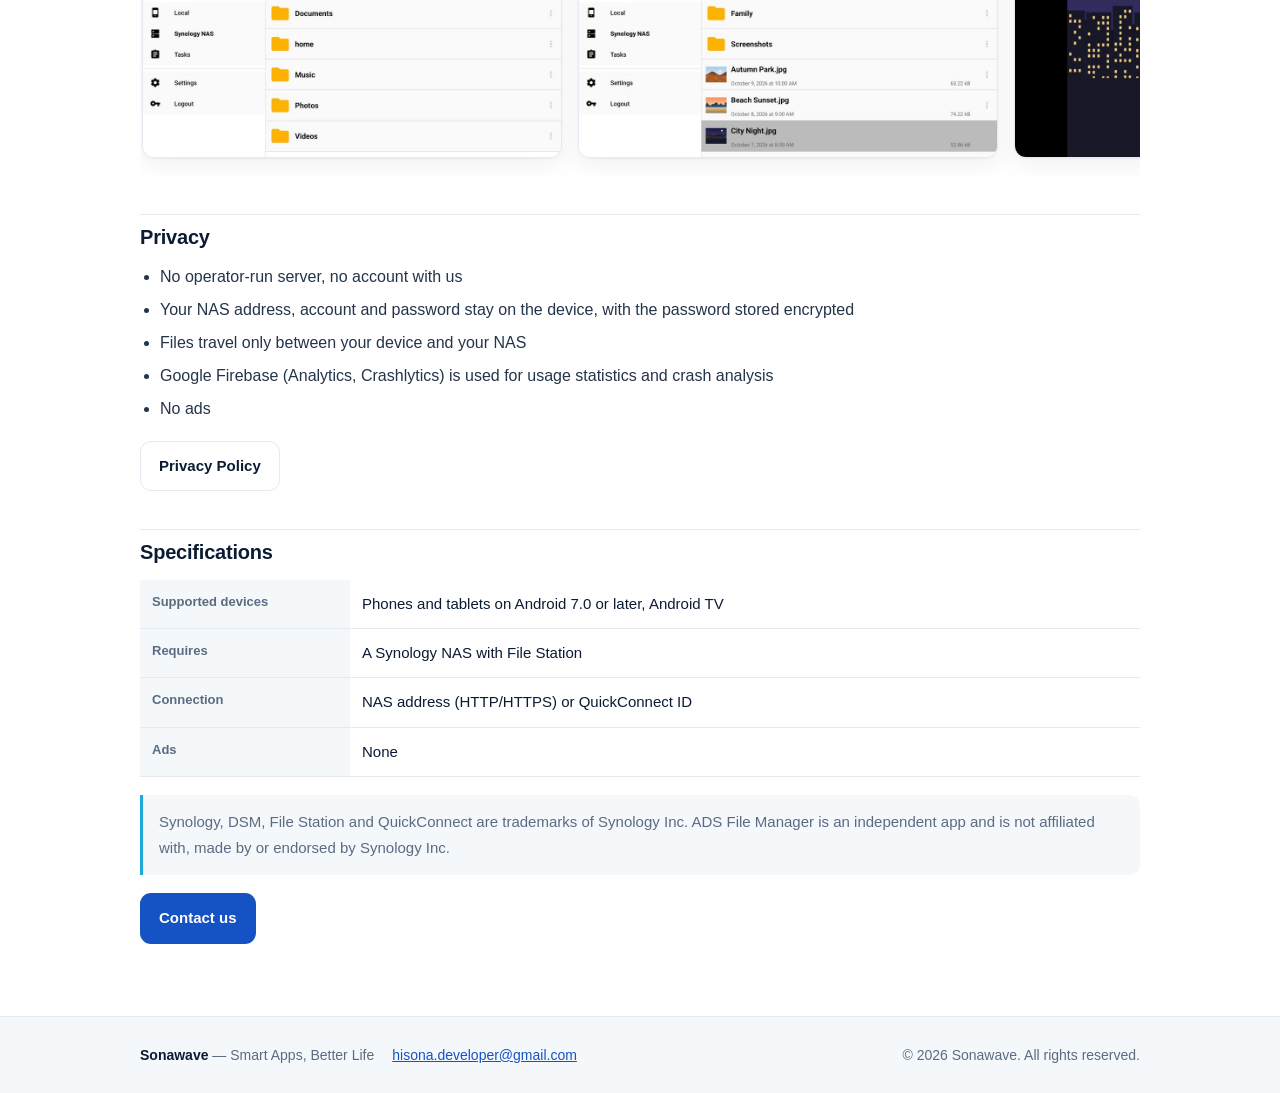
==== commit 8322dc1d: "ADS File Manager 미출시 상태를 페이지에 반영 Play 버튼을 뺀 자리가 누락처럼 보이지 않게 히어로에 상태 알약을 넣었다. 태그라인과 같은 data-t 방식이라 언어" ====
--- a/adsfile/index.html
+++ b/adsfile/index.html
@@ -35,6 +35,7 @@
       <img class="app-icon" src="assets/icon.png" alt="ADS File Manager">
       <h1>ADS File Manager</h1>
       <p class="tagline" data-t="tagline">Synology NAS의 파일을 스마트폰, 태블릿, Android TV에서 탐색하고, 기기 저장소와 NAS 사이에서 파일을 주고받는 파일 관리자입니다.</p>
+      <p class="coming" data-t="coming">Google Play 출시 준비 중</p>
     </section>
 
     <img class="hero-shot" src="assets/hero.jpg" alt="">
@@ -154,7 +155,7 @@
       </div>
 
       <div class="cta">
-        <a class="btn btn-ghost" href="mailto:hisona.developer@gmail.com?subject=ADS%20File%20Manager%20문의">문의하기</a>
+        <a class="btn btn-primary" href="mailto:hisona.developer@gmail.com?subject=ADS%20File%20Manager%20문의">문의하기</a>
       </div>
     </section>
 
@@ -268,7 +269,7 @@
       </div>
 
       <div class="cta">
-        <a class="btn btn-ghost" href="mailto:hisona.developer@gmail.com?subject=ADS%20File%20Manager%20Inquiry">Contact us</a>
+        <a class="btn btn-primary" href="mailto:hisona.developer@gmail.com?subject=ADS%20File%20Manager%20Inquiry">Contact us</a>
       </div>
     </section>
 
@@ -288,11 +289,13 @@
   var T = {
     ko: {
       lang:"ko",
-      tagline:"Synology NAS의 파일을 스마트폰, 태블릿, Android TV에서 탐색하고, 기기 저장소와 NAS 사이에서 파일을 주고받는 파일 관리자입니다."
+      tagline:"Synology NAS의 파일을 스마트폰, 태블릿, Android TV에서 탐색하고, 기기 저장소와 NAS 사이에서 파일을 주고받는 파일 관리자입니다.",
+      coming:"Google Play 출시 준비 중"
     },
     en: {
       lang:"en",
-      tagline:"Browse the files on your Synology NAS from your phone, tablet and Android TV, and move files between your device's storage and the NAS."
+      tagline:"Browse the files on your Synology NAS from your phone, tablet and Android TV, and move files between your device's storage and the NAS.",
+      coming:"Coming soon to Google Play"
     }
   };
   var buttons = document.querySelectorAll(".langbar button");
--- a/adsfile/style.css
+++ b/adsfile/style.css
@@ -92,6 +92,12 @@
 .hero .app-icon{width:104px;height:104px;border-radius:24px;box-shadow:var(--shadow);display:block;margin:0 auto 18px}
 .hero h1{font-size:38px;margin:0 0 10px}
 .hero .tagline{font-size:18px;color:var(--text-dim);margin:0 auto;max-width:620px}
+/* 출시 전이라 스토어 버튼이 없습니다. 빈자리가 누락처럼 보이지 않게 상태를 밝힙니다 */
+.hero .coming{
+  display:inline-block;margin:18px 0 0;
+  font-size:14px;font-weight:700;padding:7px 16px;border-radius:999px;
+  border:1px solid var(--border);background:var(--surface);color:var(--text-dim);
+}
 /* Apple 공식 배지 — 원본 비율 유지, 최소 높이 40px, 여백은 배지 높이의 1/4 이상 */
 .store-badge{display:inline-block;line-height:0;padding:12px}
 .store-badge[hidden]{display:none}
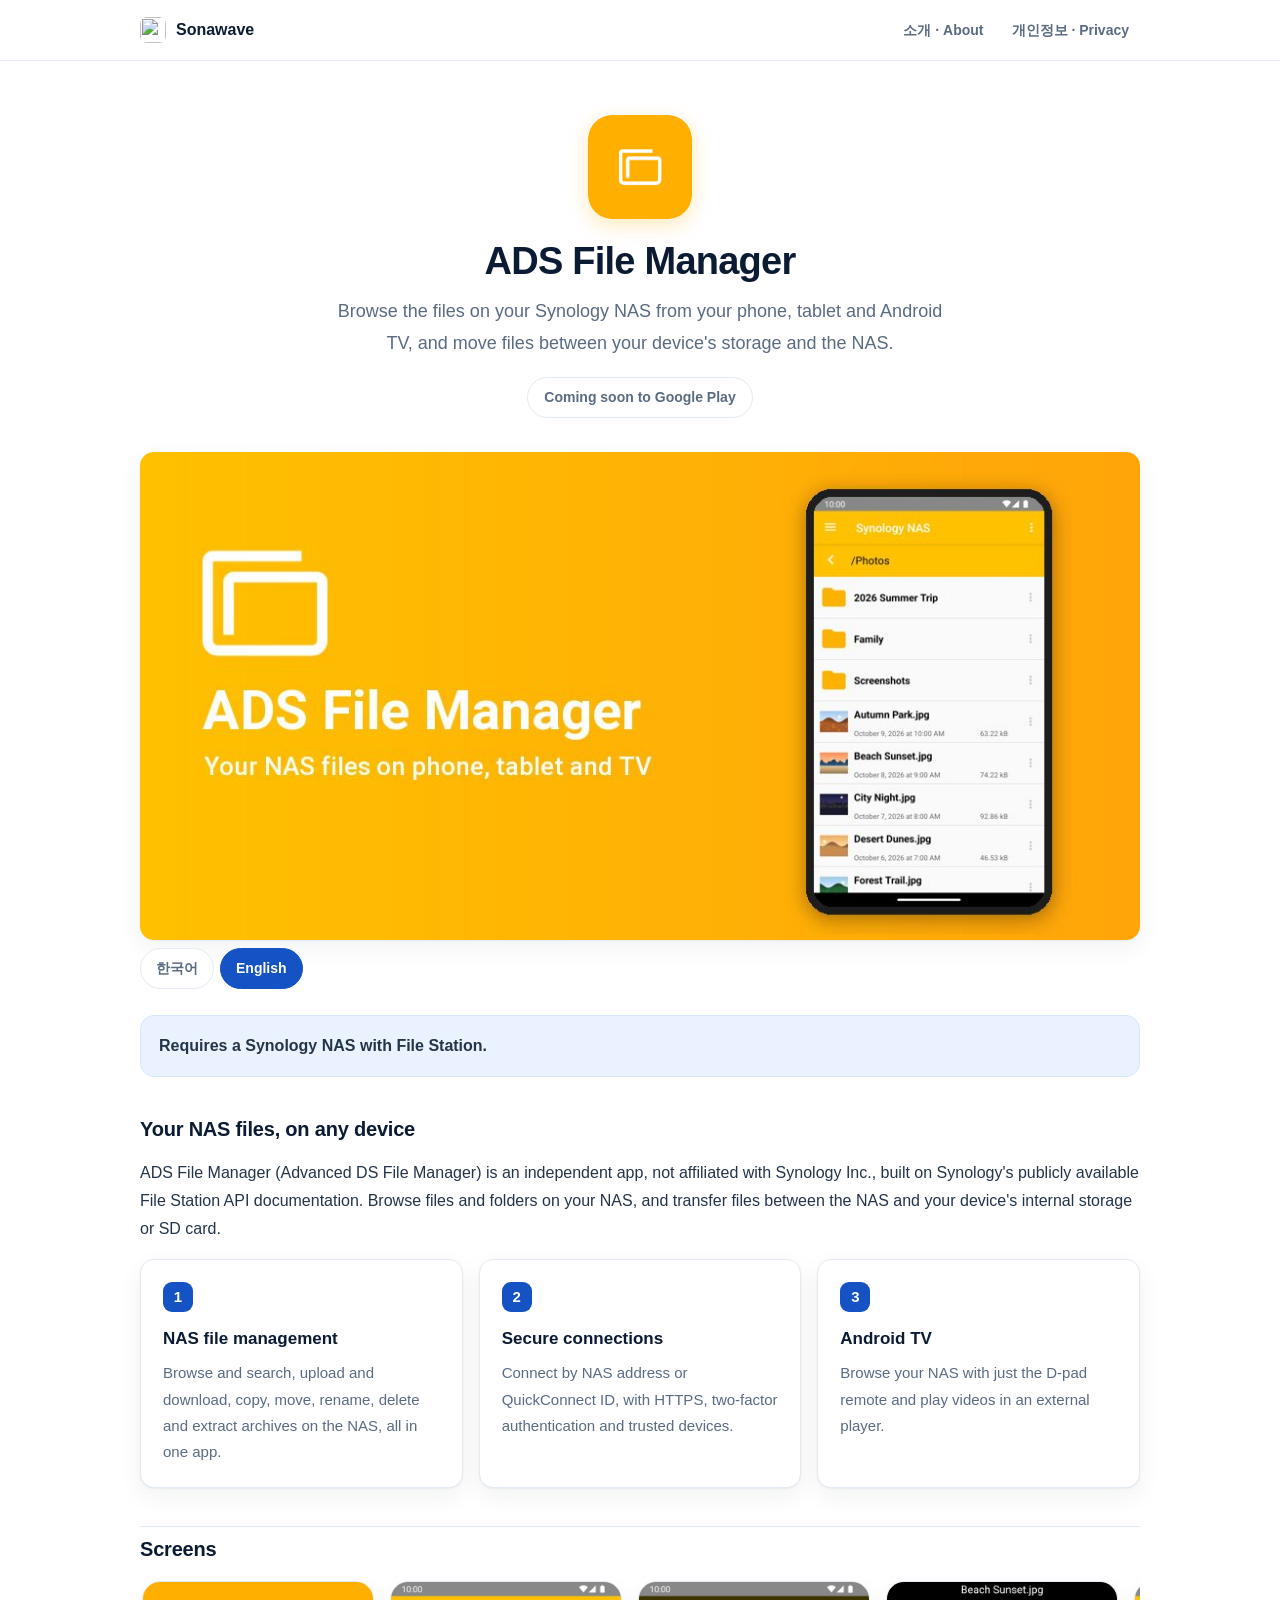
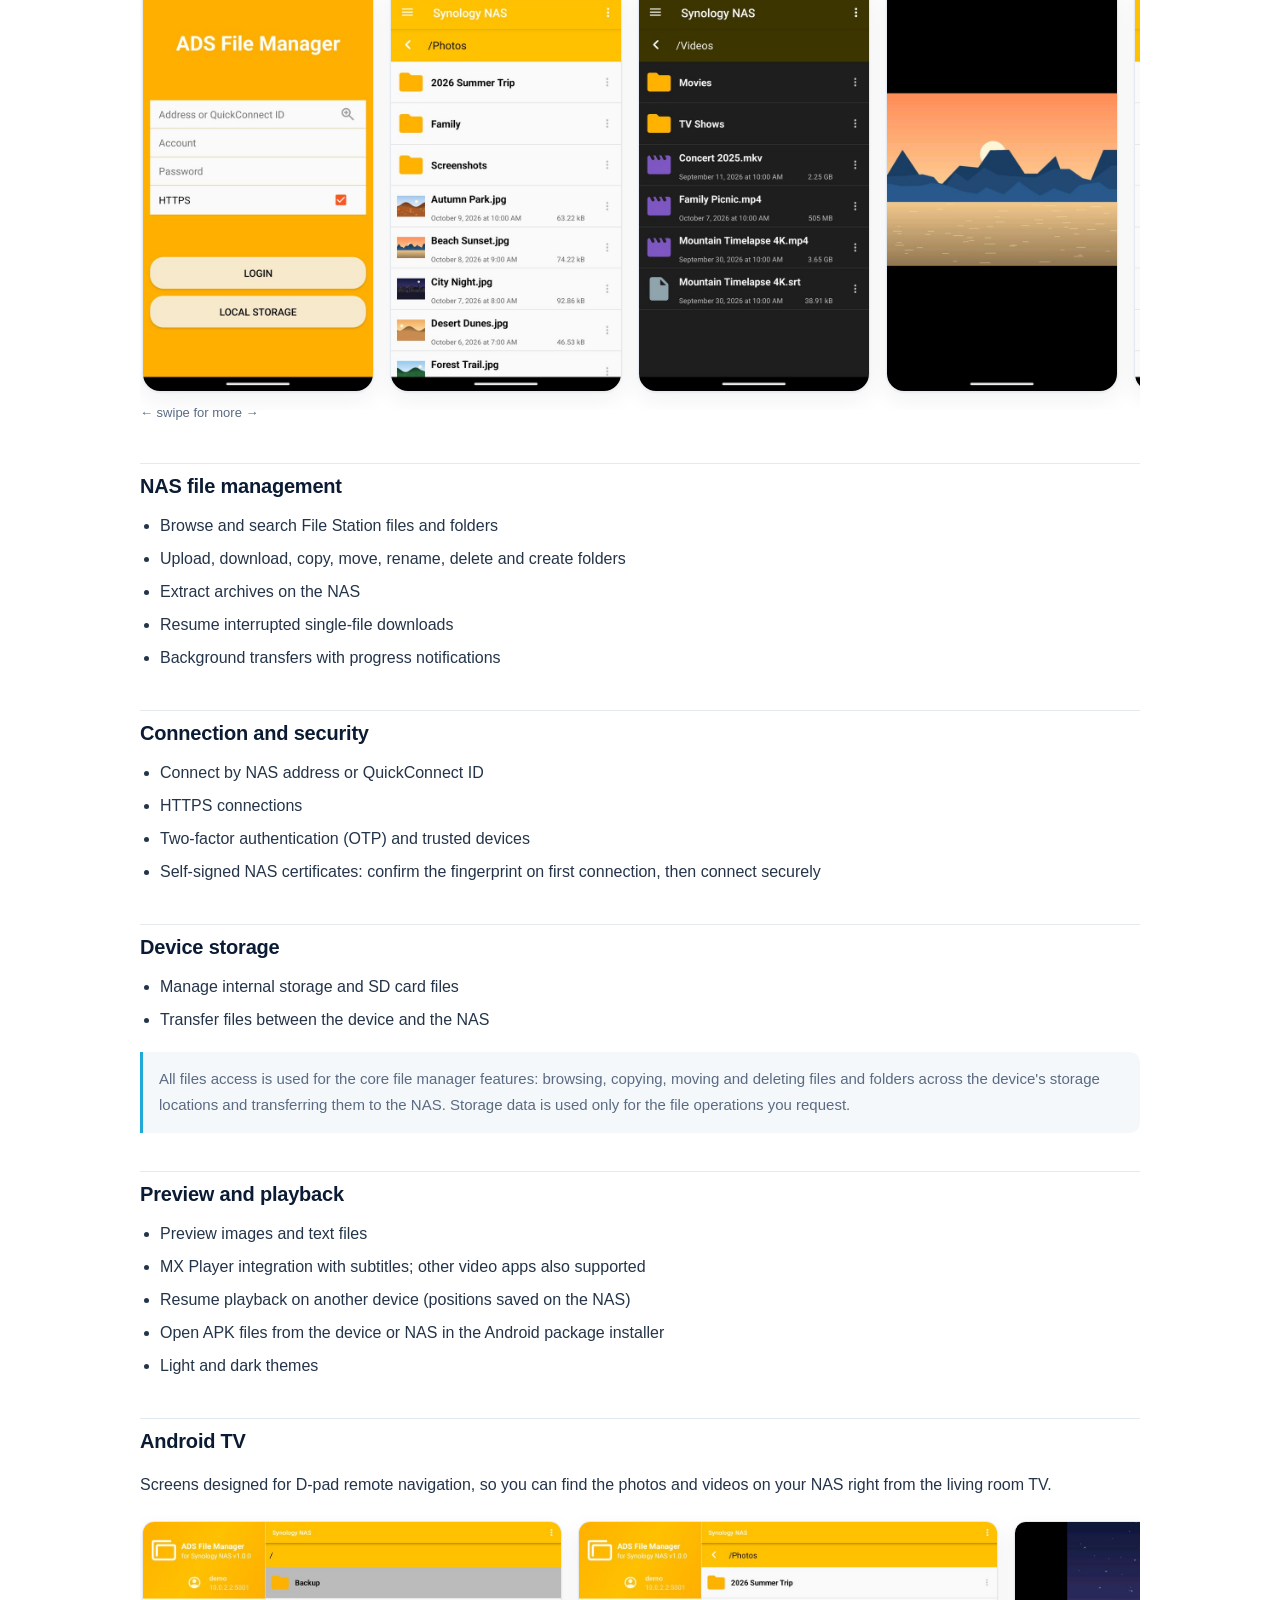
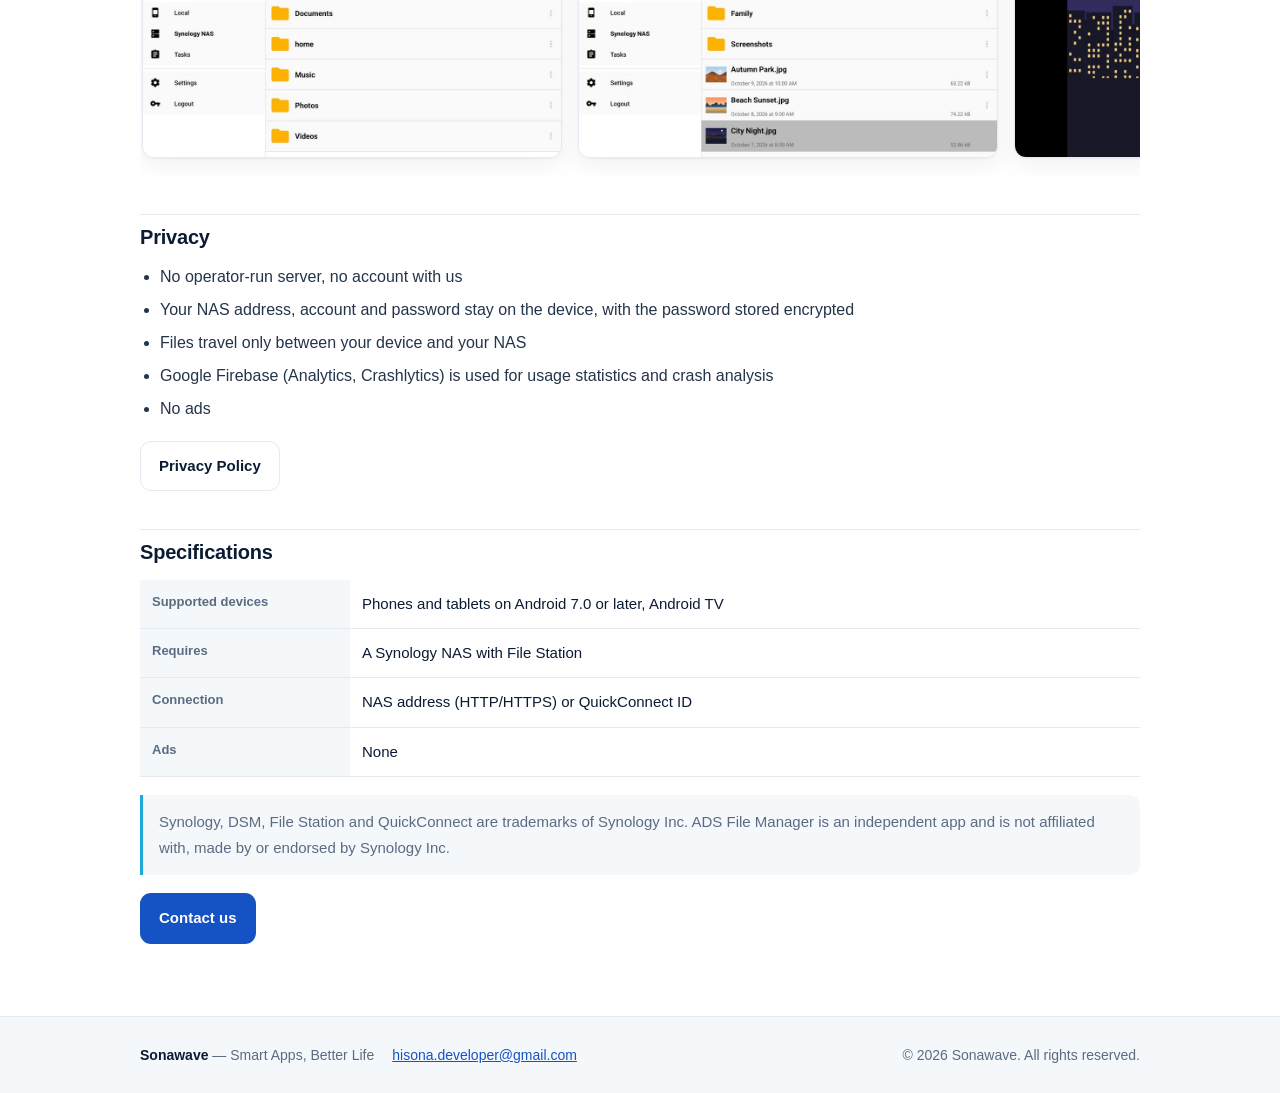
==== commit 0d93a865: "ADSFile 소개 페이지에서 없는 블랙 테마 문구 제거 앱의 테마는 라이트와 다크 두 가지뿐이다.  Co-Authored-By: Claude Opus 5.5 <noreply@an" ====
--- a/adsfile/index.html
+++ b/adsfile/index.html
@@ -118,7 +118,7 @@
         <li>MX Player 연동(자막 함께 전달), 그 밖의 동영상 앱으로도 재생</li>
         <li>재생 위치를 NAS에 저장해 다른 기기에서 이어보기</li>
         <li>기기나 NAS의 APK 파일을 열어 Android 설치 화면으로 넘기기</li>
-        <li>라이트, 다크, 블랙 테마</li>
+        <li>라이트, 다크 테마</li>
       </ul>
 
       <h2>Android TV</h2>
@@ -232,7 +232,7 @@
         <li>MX Player integration with subtitles; other video apps also supported</li>
         <li>Resume playback on another device (positions saved on the NAS)</li>
         <li>Open APK files from the device or NAS in the Android package installer</li>
-        <li>Light, dark and black themes</li>
+        <li>Light and dark themes</li>
       </ul>
 
       <h2>Android TV</h2>
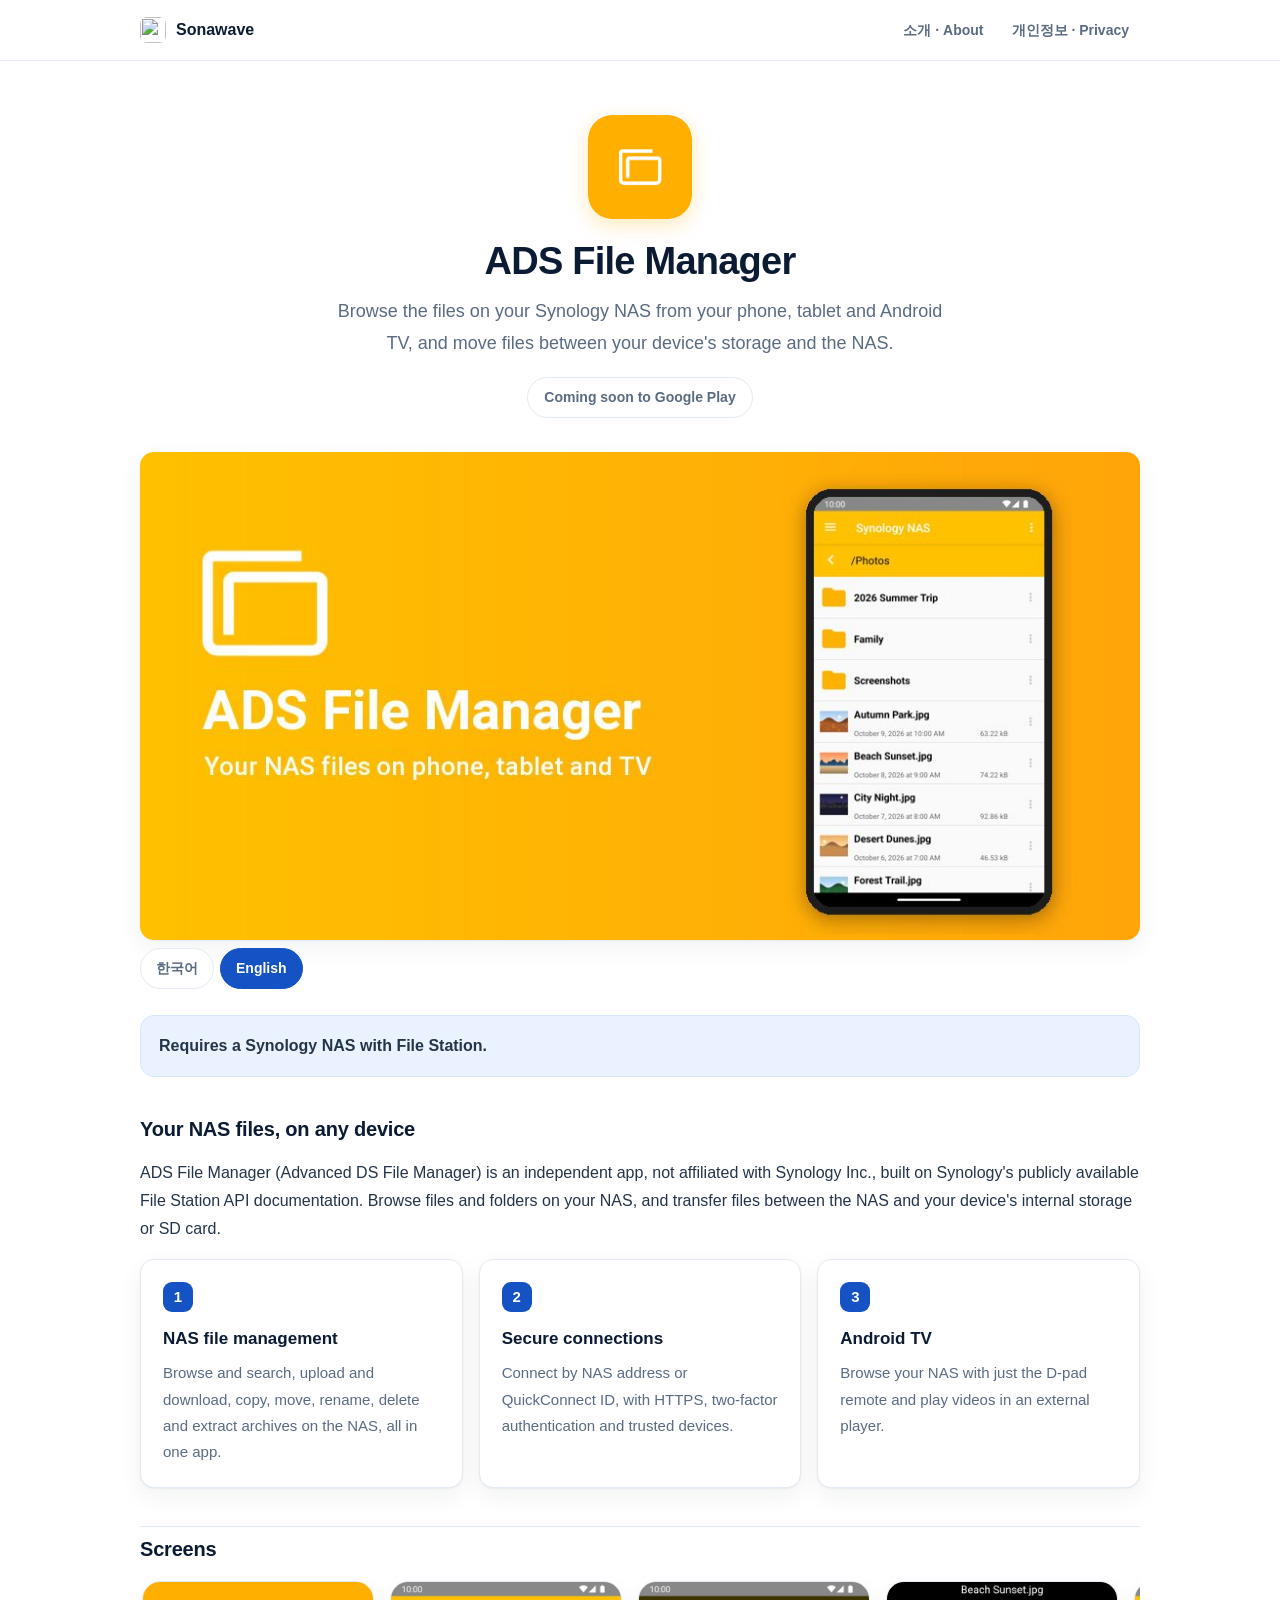
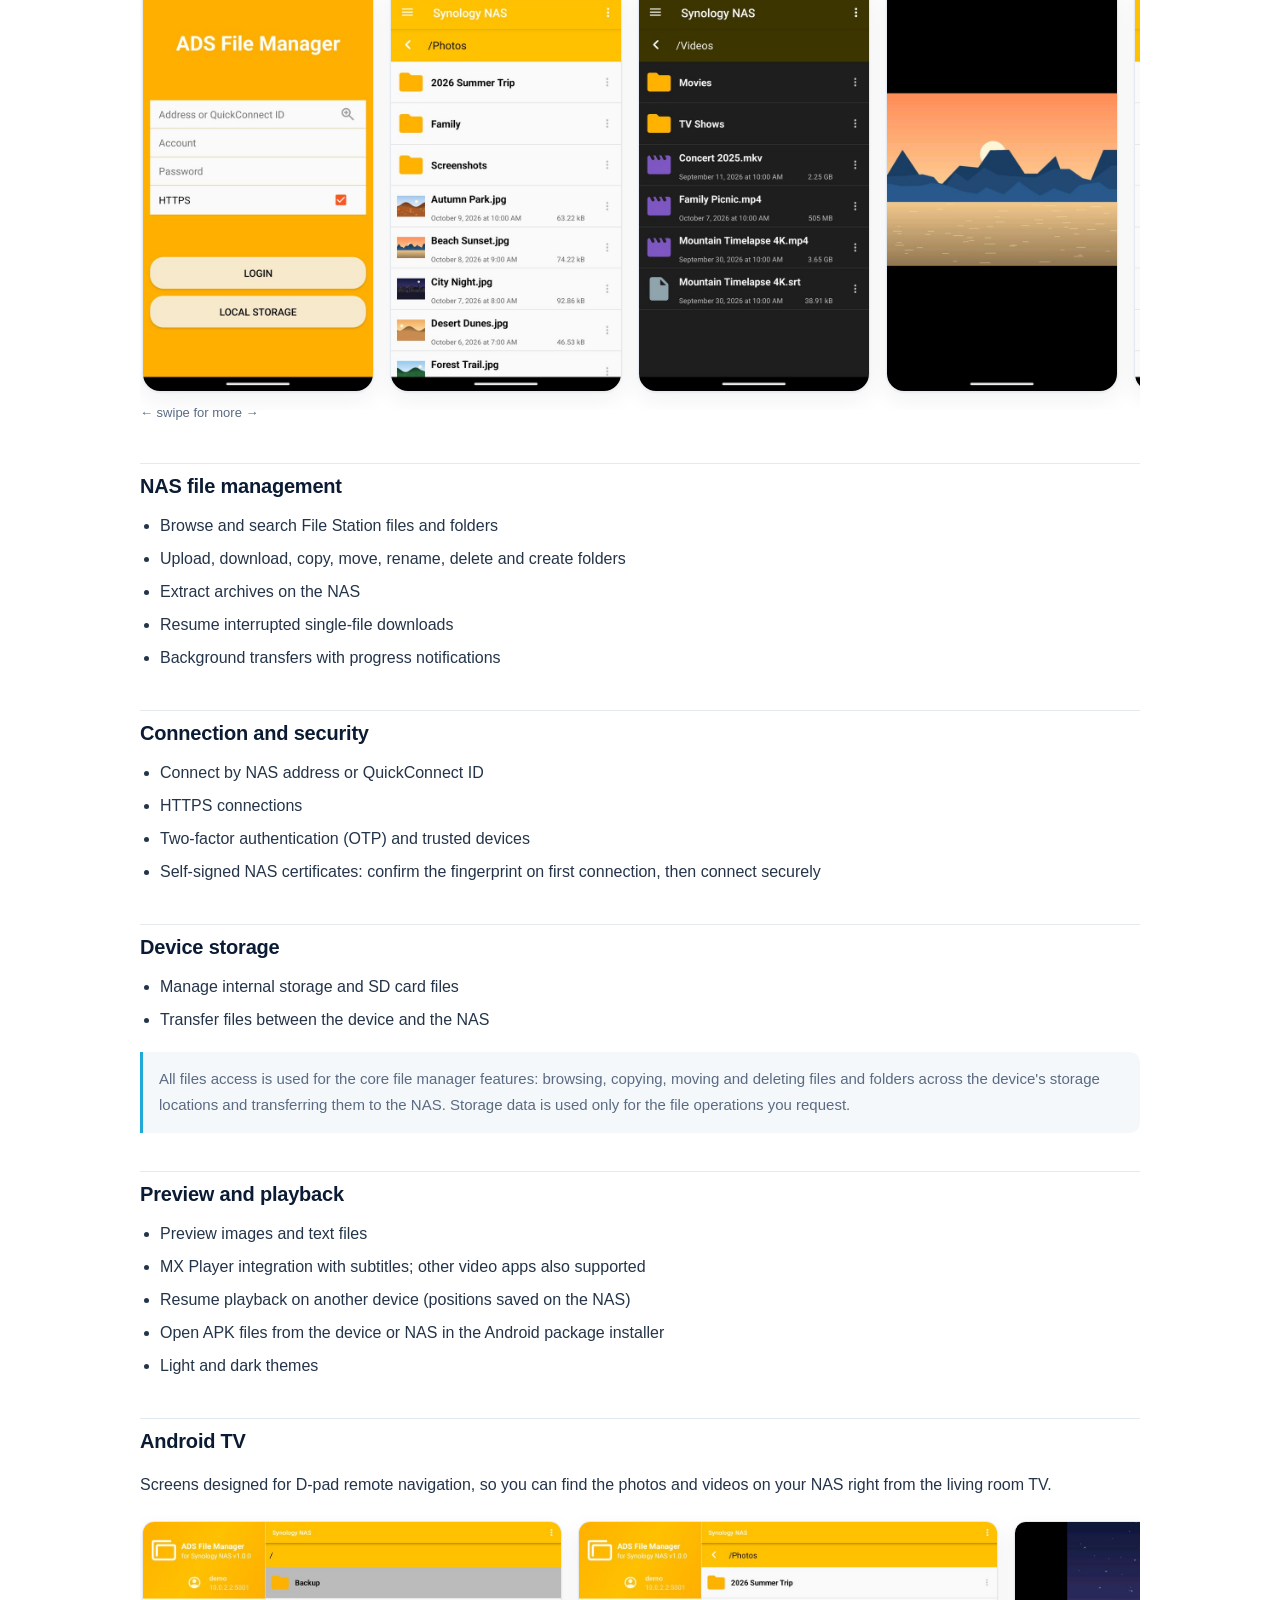
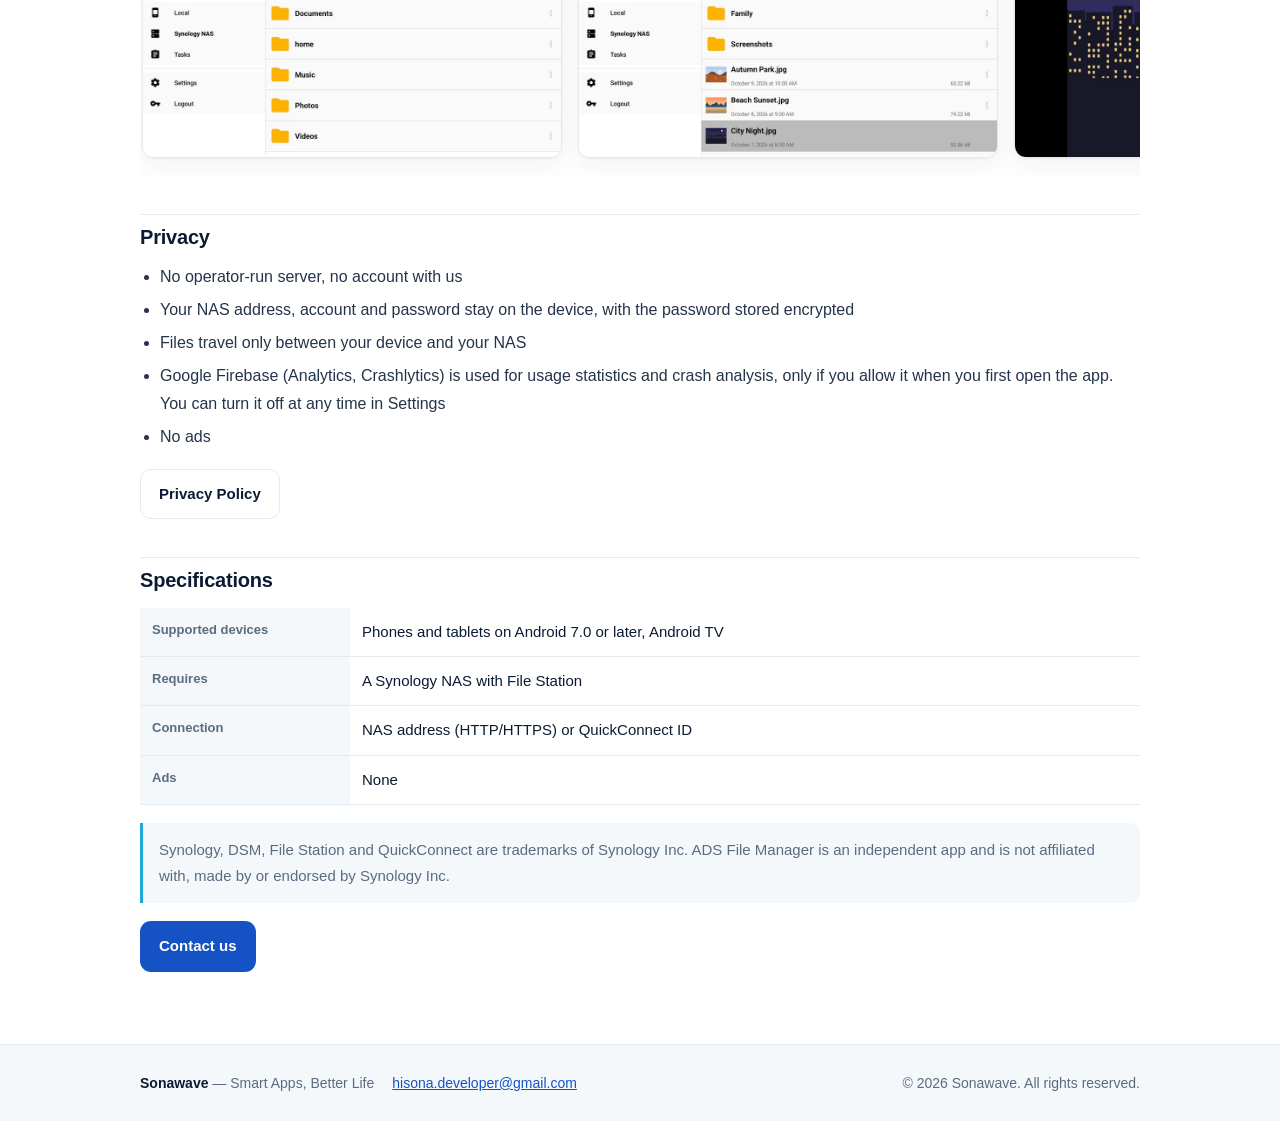
==== commit e7135fa6: "ADSFile 개인정보처리방침과 소개 페이지에 Firebase 전송 동의 반영 앱이 사용 통계와 오류 보고를 처음 실행할 때 묻고, 허용한 경우에만 보내도록 바뀌었다. 방침의 1-" ====
--- a/adsfile/index.html
+++ b/adsfile/index.html
@@ -135,7 +135,7 @@
         <li>운영자가 운영하는 서버나 회원 가입이 없습니다</li>
         <li>NAS 주소, 계정, 비밀번호는 기기 안에만 저장하며 비밀번호는 암호화합니다</li>
         <li>파일은 기기와 내 NAS 사이에서만 오갑니다</li>
-        <li>사용 통계와 오류 분석을 위해 Google Firebase(Analytics, Crashlytics)를 사용합니다</li>
+        <li>사용 통계와 오류 분석을 위해 Google Firebase(Analytics, Crashlytics)를 사용합니다. 처음 실행할 때 허용한 경우에만 보내며, 설정에서 언제든 끌 수 있습니다</li>
         <li>광고가 없습니다</li>
       </ul>
       <div class="cta">
@@ -249,7 +249,7 @@
         <li>No operator-run server, no account with us</li>
         <li>Your NAS address, account and password stay on the device, with the password stored encrypted</li>
         <li>Files travel only between your device and your NAS</li>
-        <li>Google Firebase (Analytics, Crashlytics) is used for usage statistics and crash analysis</li>
+        <li>Google Firebase (Analytics, Crashlytics) is used for usage statistics and crash analysis, only if you allow it when you first open the app. You can turn it off at any time in Settings</li>
         <li>No ads</li>
       </ul>
       <div class="cta">
